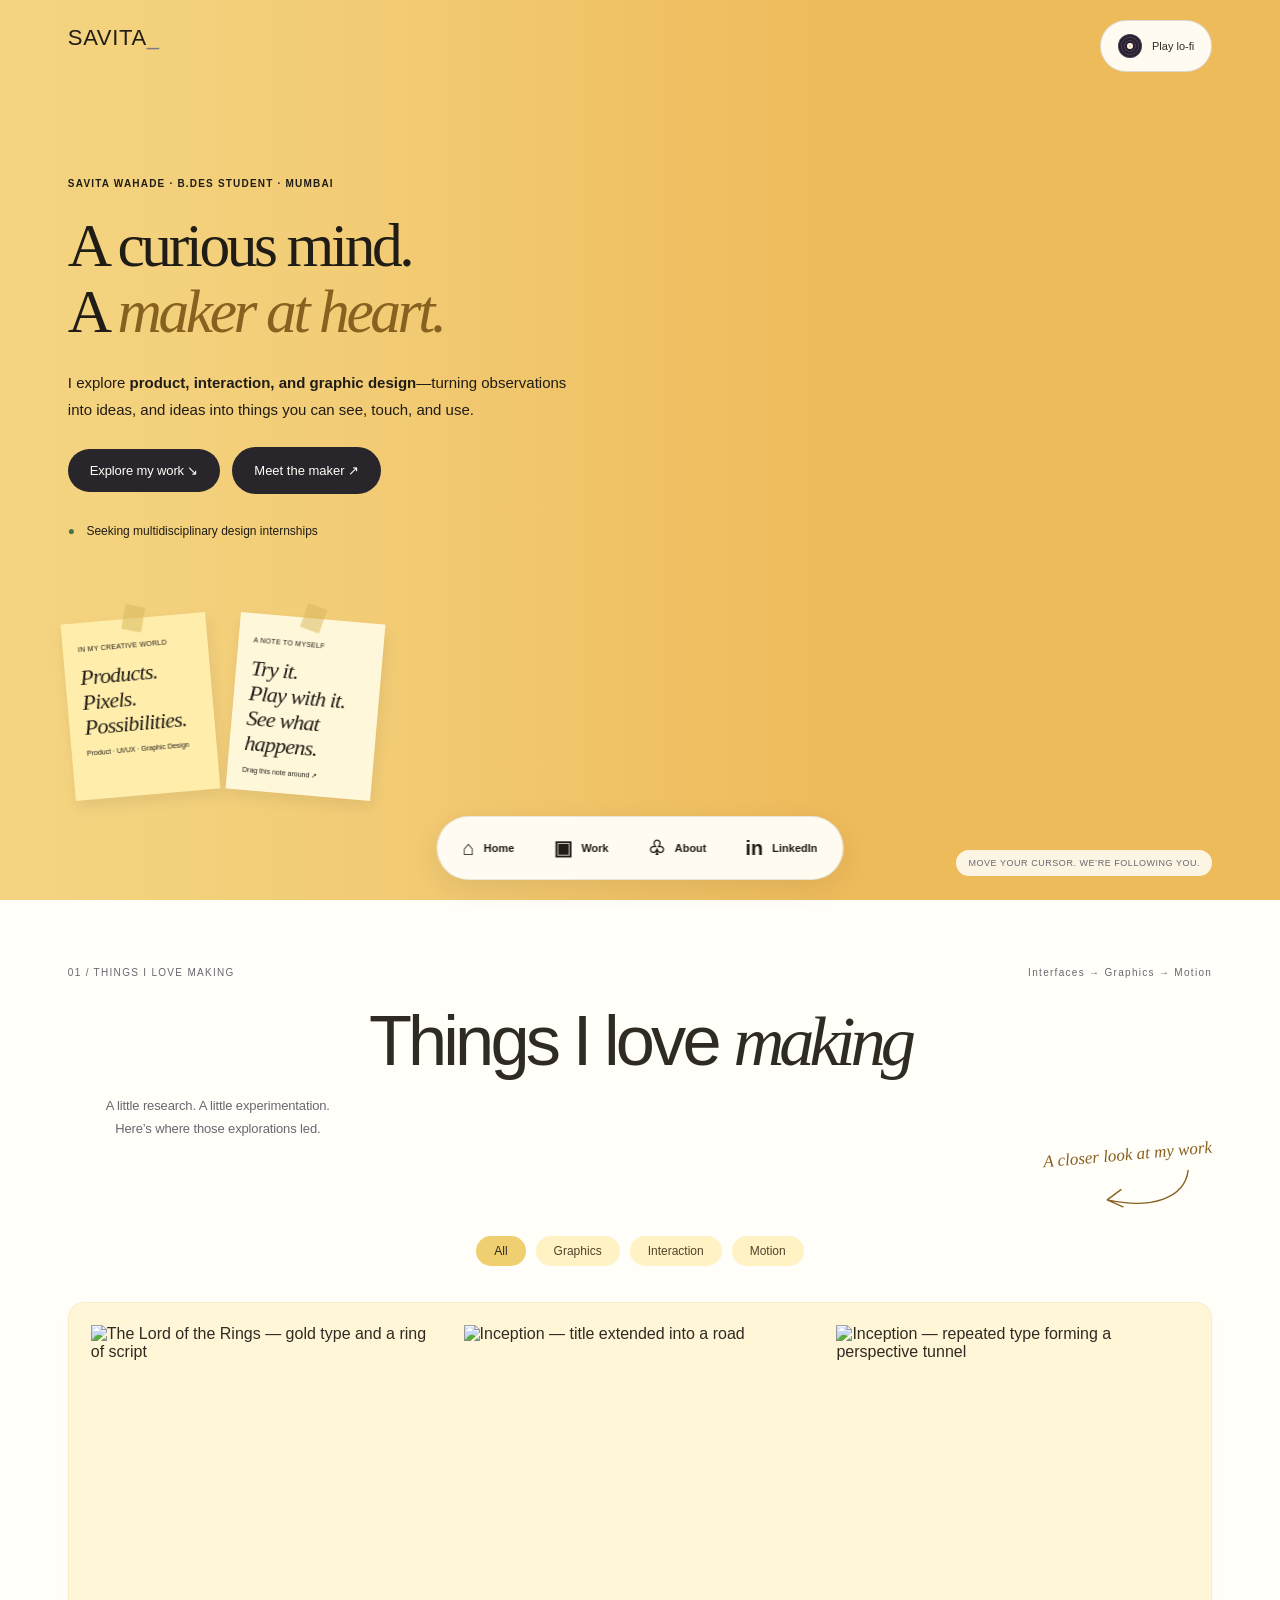
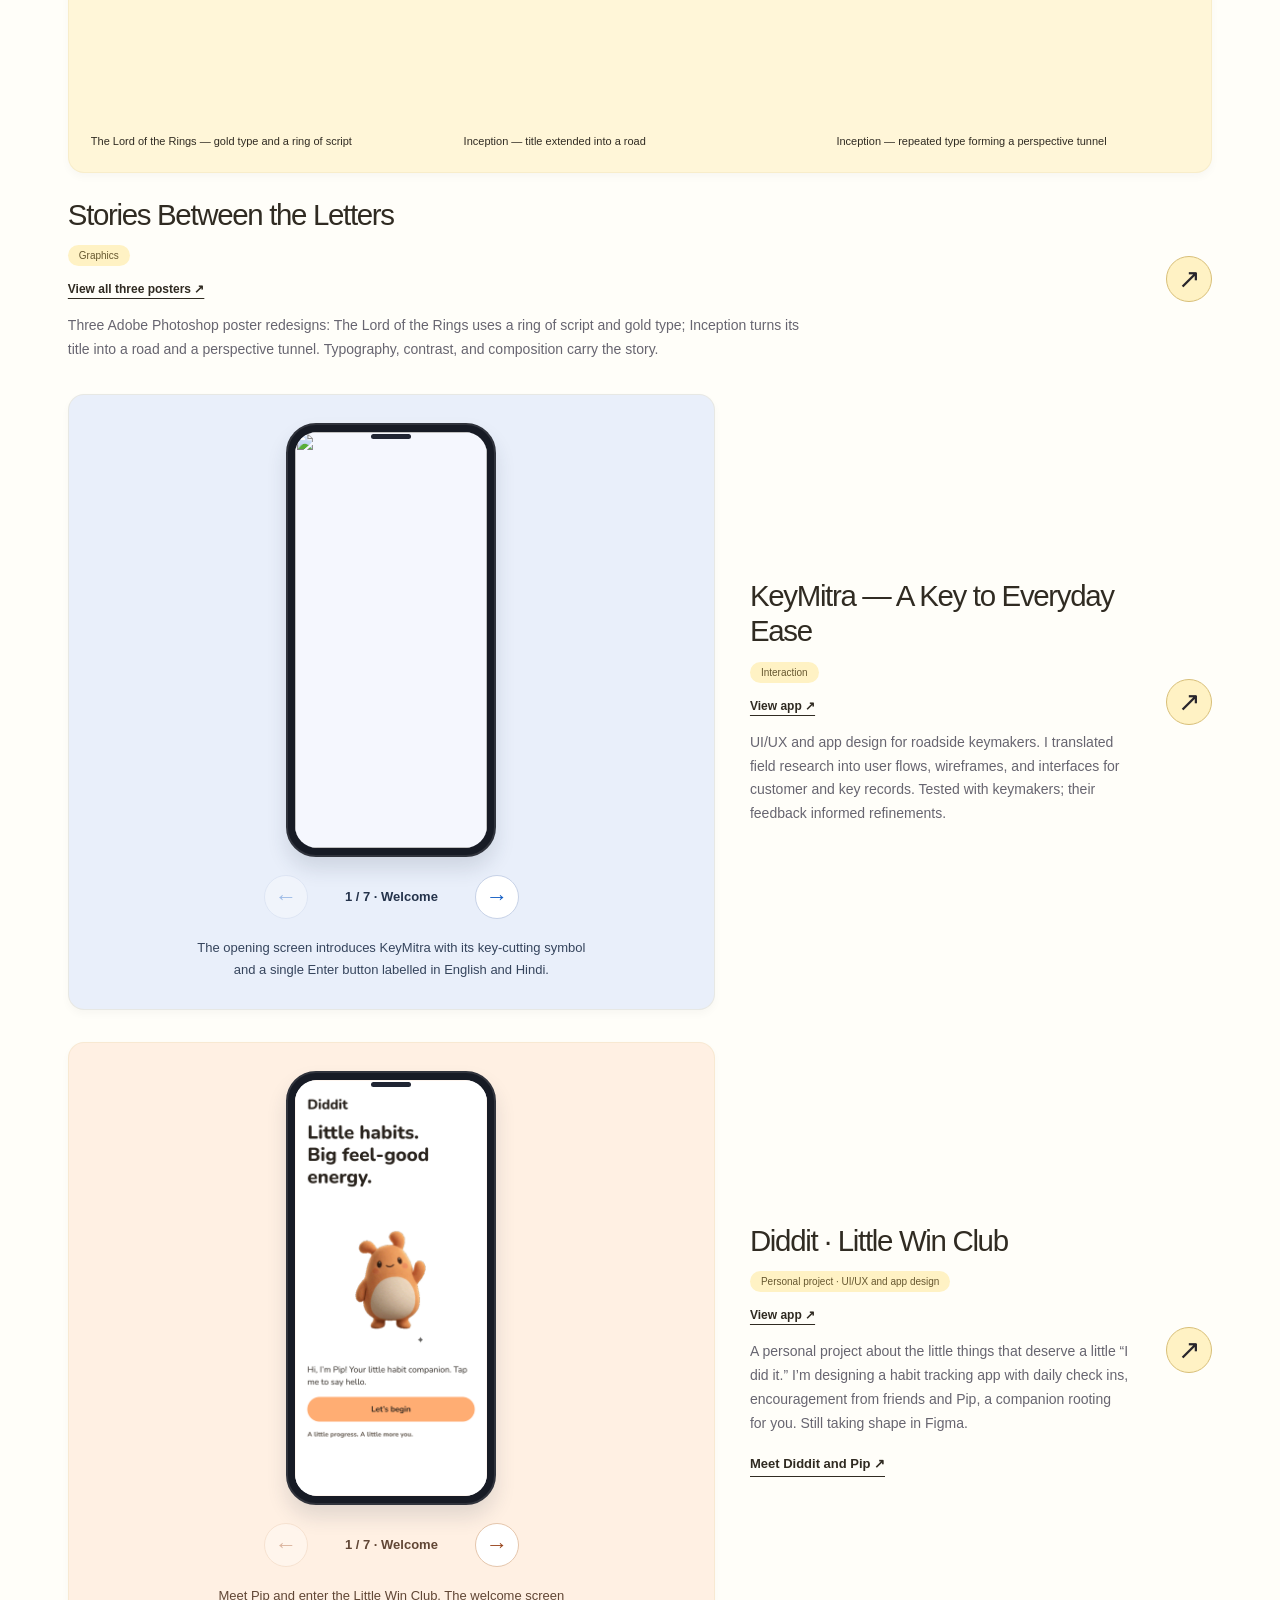
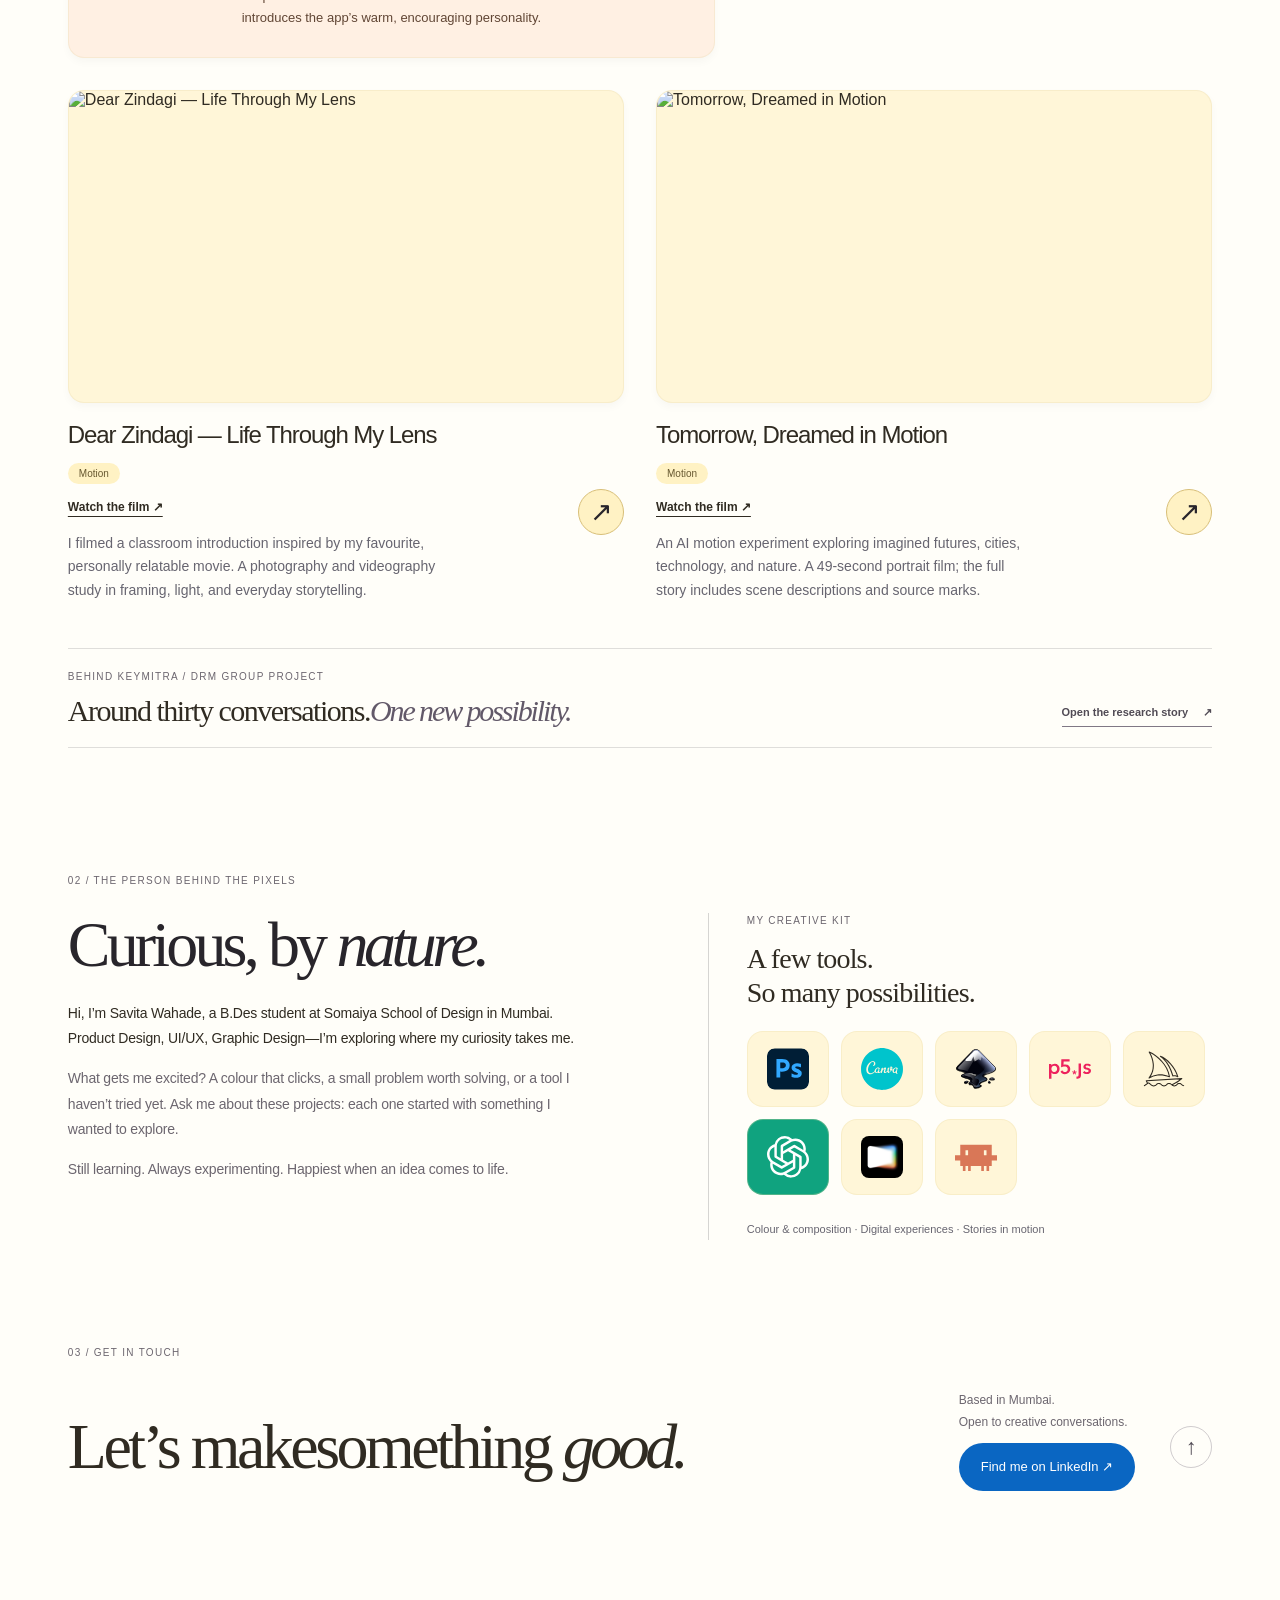
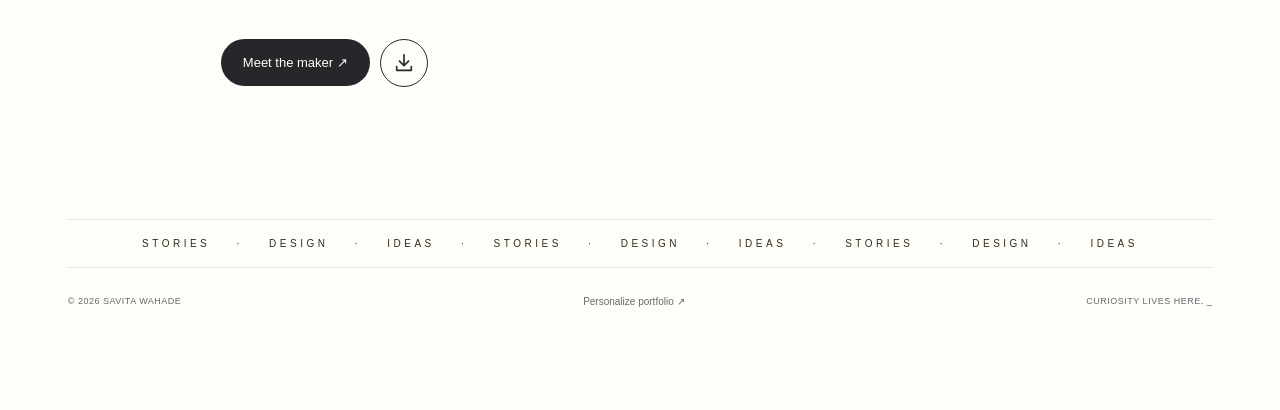
==== index.html @ e385b017 "Add Diddit personal project with Figma screens in a phone and its story" ====
<!doctype html>
<html lang="en">
<head>
  <meta charset="UTF-8"><meta name="viewport" content="width=device-width,initial-scale=1">
  <meta name="theme-color" content="#151715"><meta name="description" content="Savita Wahade — B.Des student in Mumbai. A portfolio of products, objects, visual stories and digital experiences.">
  <title>Savita — Curious mind, future-facing design</title>
  <link rel="icon" href="data:image/svg+xml,%3Csvg xmlns='http://www.w3.org/2000/svg' viewBox='0 0 60 60'%3E%3Crect width='60' height='60' rx='12' fill='%23f8b84b'/%3E%3Ctext x='14' y='44' font-family='Arial' font-size='42' font-weight='bold'%3ES%3C/text%3E%3C/svg%3E">
  <link rel="stylesheet" href="style.css?v=diddit-20261014">
<link rel="stylesheet" href="effects.css?v=20261010"><script src="effects.js?v=20261010" defer></script></head>
<body>
  <a class="skip-link" href="#work">Skip to selected work</a>
  <header class="header wrap"><a class="logo" href="#home" aria-label="Savita Wahade home">SAVITA<span>_</span></a><nav id="navigation" aria-label="Main navigation"><a href="#home"><span aria-hidden="true">⌂</span> Home</a><a href="#work"><span aria-hidden="true">▣</span> Work</a><a href="#about"><span aria-hidden="true">♧</span> About</a><a href="https://www.linkedin.com/in/wahade-savita-472568376/" target="_blank" rel="noopener noreferrer"><span aria-hidden="true">in</span> LinkedIn</a></nav><button class="menu-button" aria-controls="navigation" aria-expanded="false" aria-label="Open menu"><span></span><span></span><span></span></button></header>
  <aside class="audio-controls" aria-label="Portfolio audio"><button id="lofi-toggle" type="button" aria-pressed="false" aria-label="Play lo-fi music"><span class="record-disc" aria-hidden="true"></span><span class="audio-label">Play lo-fi</span></button></aside>
  <main>
    <section id="home" class="hero wrap">
      <div class="hero-copy screenshot-copy"><p class="hero-eyebrow">SAVITA WAHADE · B.DES STUDENT · MUMBAI</p><h1>A curious mind.<br>A <em>maker at heart.</em></h1><p class="hero-description">I explore <strong>product, interaction, and graphic design</strong>—turning observations into ideas, and ideas into things you can see, touch, and use.</p><div class="hero-actions"><a class="primary-button" href="#work">Explore my work ↘</a><a class="hero-resume" href="resume.html" aria-label="Meet the maker — view my résumé">Meet the maker ↗</a></div><p class="hero-availability"><span aria-hidden="true">●</span> Seeking multidisciplinary design internships</p></div>
      <div class="character"><div class="character-window"><video id="character-video" muted playsinline preload="none" poster="assets/cursor-head-turns-neutral.jpg" aria-label="Girl and three cats turning their heads toward your cursor"><source src="assets/cursor-head-turns-optimized.mp4" type="video/mp4"></video></div><p class="motion-caption">Move your cursor. We’re following you.</p></div>
<div class="desk-notes" aria-label="Movable studio notes"><button class="desk-note note-one" type="button" aria-label="Studio note: exploring Product Design, UI/UX and Graphic Design. Drag to move, or use arrow keys."><span class="note-pin" aria-hidden="true"></span><small>IN MY CREATIVE WORLD</small><span>Products.<br>Pixels.<br>Possibilities.</span><small>Product · UI/UX · Graphic Design</small></button><button class="desk-note note-two" type="button" aria-label="Studio note: learning and experimenting. Drag to move, or use arrow keys."><span class="note-pin" aria-hidden="true"></span><small>A NOTE TO MYSELF</small><span>Try it.<br>Play with it.<br>See what happens.</span><small>Drag this note around ↗</small></button></div>
    </section>
    <section class="work wrap" id="work"><div class="section-label"><span>01 / THINGS I LOVE MAKING</span><span>Interfaces → Graphics → Motion</span></div><div class="work-heading"><h2>Things I love <em>making</em></h2><p>A little research. A little experimentation.<br>Here’s where those explorations led.</p></div><div class="work-annotation" aria-hidden="true"><span>A closer look at my work</span><svg viewBox="0 0 140 70"><path d="M130 5C125 45 78 62 12 48M12 48l20-15M12 48l23 10"/></svg></div><div class="filters" role="group" aria-label="Jump to project category"></div><p id="project-status" class="sr-only" aria-live="polite"></p><div id="projects" class="project-grid"></div><details class="research-story" id="keymitra-story"><summary><span class="section-label">BEHIND KEYMITRA / DRM GROUP PROJECT</span><span class="research-title">Around thirty conversations.<br><em>One new possibility.</em></span><span class="research-open">Open the research story <span aria-hidden="true">↗</span></span></summary><div class="research-body"><p class="research-lead">KeyMitra began as a DRM team project with field research among roadside keymakers in Mumbai. We studied how their workspace, tools, materials, and manual records shaped their daily work.</p><p class="research-contribution"><strong>My role — UI/UX and app design</strong><br>I translated the team’s research insights into user flows, wireframes, and interface designs tailored to keymakers’ needs.</p><h3>What we found</h3><ul><li>Compact workspaces made organisation important.</li><li>Tools and key blanks were not always easy to access; repeated searching interrupted work.</li><li>Manual customer records took time to store and retrieve.</li></ul><h3>How might we?</h3><p>How might we help keymakers organise their limited workspace so they can easily access key blanks, tools, and materials while working?</p><p>How might we help keymakers digitally record and retrieve essential customer and key details efficiently while minimising physical storage?</p><h3>Solution and testing</h3><p>The app concept brings customer and key information into one place and supports key-blank inventory. We tested the prototype with keymakers, using feedback to refine its usability and fit with their daily workflow.</p><p>Quicker retrieval, less paper, and easier record management are intended benefits; no numerical outcomes are claimed.</p><a class="primary-button" href="keymitra.html">Read the full KeyMitra case study ↗</a><a class="project-live" href="https://pixel-perfect-display-5805.lovable.app/" target="_blank" rel="noopener noreferrer">Try the prototype ↗</a></div></details></section>
    <section class="about" id="about"><div class="wrap"><p class="section-label">02 / THE PERSON BEHIND THE PIXELS</p><div class="about-layout"><div class="about-intro"><h2>Curious, by <em>nature.</em></h2><div class="bio"><p>Hi, I’m Savita Wahade, a B.Des student at Somaiya School of Design in Mumbai. Product Design, UI/UX, Graphic Design—I’m exploring where my curiosity takes me.</p><p>What gets me excited? A colour that clicks, a small problem worth solving, or a tool I haven’t tried yet. Ask me about these projects: each one started with something I wanted to explore.</p><p>Still learning. Always experimenting. Happiest when an idea comes to life.</p></div></div><div class="toolkit"><p class="section-label">MY CREATIVE KIT</p><h3>A few tools.<br>So many possibilities.</h3><div class="tool-chips"><span class="tool-logo tool-adobephotoshop" tabindex="0" title="Adobe Photoshop" aria-label="Adobe Photoshop"><img src="[data-uri]" alt="Adobe Photoshop" width="42" height="42"><span class="tool-tooltip" aria-hidden="true">Adobe Photoshop</span></span><span class="tool-logo tool-canva" tabindex="0" title="Canva" aria-label="Canva"><img src="[data-uri]" alt="Canva" width="42" height="42"><span class="tool-tooltip" aria-hidden="true">Canva</span></span><span class="tool-logo tool-inkscape" tabindex="0" title="Inkscape" aria-label="Inkscape"><img src="[data-uri]" alt="Inkscape" width="42" height="42"><span class="tool-tooltip" aria-hidden="true">Inkscape</span></span><span class="tool-logo tool-p5dotjs" tabindex="0" title="p5.js" aria-label="p5.js"><img src="[data-uri]" alt="p5.js" width="42" height="42"><span class="tool-tooltip" aria-hidden="true">p5.js</span></span><span class="tool-logo tool-midjourney" tabindex="0" title="Midjourney" aria-label="Midjourney"><img src="[data-uri]" alt="Midjourney" width="42" height="42"><span class="tool-tooltip" aria-hidden="true">Midjourney</span></span><span class="tool-logo tool-openai" tabindex="0" title="ChatGPT" aria-label="ChatGPT"><img src="[data-uri]" alt="ChatGPT" width="42" height="42"><span class="tool-tooltip" aria-hidden="true">ChatGPT</span></span><span class="tool-logo tool-google-flow" tabindex="0" title="Google Flow" aria-label="Google Flow"><img src="[data-uri]" alt="Google Flow" width="42" height="42"><span class="tool-tooltip" aria-hidden="true">Google Flow</span></span><span class="tool-logo tool-claude" tabindex="0" title="Claude Code" aria-label="Claude Code"><img src="[data-uri]" alt="Claude Code" width="42" height="42"><span class="tool-tooltip" aria-hidden="true">Claude Code</span></span></div><p class="toolkit-note">Colour & composition · Digital experiences · Stories in motion</p></div></div></div></section>
  </main>
  <footer id="contact" class="contact wrap"><p class="section-label">03 / GET IN TOUCH</p><div class="contact-layout"><h2>Let’s make<br>something <em>good.</em></h2><div><p>Based in Mumbai.<br>Open to creative conversations.</p><a id="linkedin" hidden target="_blank" rel="noopener noreferrer">Find me on LinkedIn ↗</a><p id="contact-pending"></p></div><a class="back-top" href="#home" aria-label="Back to top">↑</a></div><div class="resume-footer"><video class="resume-kitten" muted playsinline loop preload="metadata" poster="kitten-reference.png" aria-label="Orange kitten guiding you toward the résumé"><source src="kitten-guide.mp4" type="video/mp4"></video><div class="resume-cta-group"><button id="open-resume" type="button" aria-label="Meet the maker — view my résumé"><span>Meet the maker ↗</span></button><a class="resume-download" href="Savita-Wahade-Resume.pdf" download="Savita-Wahade-Resume.pdf" aria-label="Download résumé PDF" title="Download résumé PDF"><svg width="22" height="22" viewBox="0 0 24 24" fill="none" stroke="currentColor" stroke-width="1.8" stroke-linecap="round" stroke-linejoin="round" aria-hidden="true"><path d="M12 3v12m-5-5 5 5 5-5M4 16v4h16v-4"/></svg></a></div></div><div class="studio-ticker" aria-hidden="true">STORIES · DESIGN · IDEAS · STORIES · DESIGN · IDEAS · STORIES · DESIGN · IDEAS</div><div class="footer-bottom"><span>© <span id="year"></span> SAVITA WAHADE</span><button id="personalize">Personalize portfolio ↗</button><span>CURIOSITY LIVES HERE<span class="accent">. _</span></span></div></footer>
  <dialog id="gallery" aria-labelledby="gallery-title"><div class="gallery-top"><div><p id="gallery-category" class="section-label"></p><h2 id="gallery-title"></h2></div><button id="close-gallery" class="icon-button" aria-label="Close project">×</button></div><p id="gallery-description"></p><a id="gallery-live" class="project-live" hidden target="_blank" rel="noopener noreferrer">Explore live prototype ↗</a><a id="gallery-study" class="project-live" hidden>Read the full project story ↗</a><div id="gallery-media"></div><div class="gallery-controls"><button id="previous" class="icon-button" aria-label="Previous image">←</button><span id="gallery-counter" aria-live="polite"></span><button id="next" class="icon-button" aria-label="Next image">→</button></div></dialog>
  <dialog id="editor" aria-labelledby="editor-title"><form id="settings"><div class="gallery-top"><h2 id="editor-title">Make it yours<span>.</span></h2><button type="button" id="close-editor" class="icon-button" aria-label="Close settings">×</button></div><p>Update your LinkedIn link and project titles. Changes stay in this browser.</p><label>LinkedIn profile URL<input id="linkedin-input" type="url" placeholder="https://www.linkedin.com/in/your-profile"></label><div id="edit-projects"></div><p id="save-status" role="status"></p><div class="editor-actions"><button class="primary-button" type="submit">Save changes ↗</button></div></form></dialog>
  <dialog id="resume-viewer" aria-labelledby="resume-title"><div class="gallery-top"><h2 id="resume-title">Résumé</h2><div class="resume-viewer-actions"><button id="close-resume" onclick="document.getElementById('resume-viewer').close()" class="icon-button" aria-label="Close résumé">×</button></div></div><div class="resume-document"><img src="resume-preview.png?v=20261008" alt="Savita Wahade’s résumé" loading="lazy"></div></dialog><script src="script.js?v=diddit-20261014"></script>
</body>
</html>
---- style.css ----
@charset "UTF-8";
:root{--bg:#151715;--panel:#222520;--text:#f1eee6;--accent:#f8b84b;--muted:#b7b9af;--line:#464a40;--gutter:clamp(24px,4.3vw,64px);color-scheme:dark;font-family:Arial,Helvetica,sans-serif}
*{box-sizing:border-box}html{scroll-behavior:smooth;scroll-padding-top:40px}body{margin:0;background:var(--bg);color:var(--text)}button,input,a{-webkit-tap-highlight-color:transparent}button,input{font:inherit}button,a{touch-action:manipulation}a{color:inherit;text-decoration:none}button{cursor:pointer}button:focus-visible,a:focus-visible,input:focus-visible{outline:2px solid var(--accent);outline-offset:5px}button{color:inherit}img,video{display:block;width:100%}button[hidden],a[hidden],[hidden]{display:none!important}.wrap{width:100%;max-width:1600px;margin-inline:auto;padding-inline:var(--gutter)}.accent,em{color:var(--accent)}em{font-style:normal}.header{display:flex;justify-content:space-between;align-items:center;padding-top:26px;padding-bottom:26px;position:relative;z-index:10}.logo{font-size:28px;letter-spacing:2px;font-weight:800}.logo span{color:var(--accent)}nav{display:flex;gap:30px;align-items:center;font-family:monospace;font-size:15px;text-transform:uppercase;letter-spacing:1px}nav i,nav span{color:var(--accent);font-style:normal}nav a:hover{color:var(--accent)}.menu-button{display:none}.hero{display:grid;grid-template-columns:1.2fr .9fr;gap:40px;align-items:center;padding-bottom:52px;min-height:min(830px,calc(100svh - 86px))}.hero-copy{padding-block:50px}h1,h2,h3,p{margin:0}h1{font-size:clamp(58px,6.7vw,108px);font-weight:800;letter-spacing:-.065em;line-height:.95;margin-bottom:32px}.identity{font-family:monospace;font-size:14px;line-height:1.7;letter-spacing:.1px}.identity span{padding-inline:10px;color:var(--accent)}.type-line{font-size:18px;color:var(--muted);line-height:1.5;min-height:54px;max-width:420px;margin-top:20px}.type-line .typing:after{content:"";display:inline-block;width:2px;height:1em;background:var(--accent);margin-left:4px;animation:blink 1s step-end infinite;vertical-align:-2px}.primary-button{display:inline-flex;align-items:center;justify-content:center;gap:18px;border:1px solid var(--accent);background:var(--accent);color:#161714;border-radius:8px;padding:18px 24px;font:700 15px monospace;letter-spacing:.3px;transition:transform .2s,background .2s;margin-top:20px}.primary-button:hover{background:#ffc869;transform:translateY(-3px)}.primary-button span{font:24px Arial;line-height:.7}.hero-links{display:flex;gap:18px;margin-top:24px;font:12px monospace;color:var(--muted)}.hero-links a{padding-bottom:5px;border-bottom:1px solid var(--line)}.hero-links a:hover{color:var(--text)}.character{width:100%;max-width:540px;justify-self:end}.character-window{position:relative;aspect-ratio:3/4;background:var(--accent);border:1px solid #f9c061;border-radius:16px;overflow:hidden}.character-window video{height:100%;object-fit:cover;object-position:50% 0%;}.motion-toggle{position:absolute;bottom:16px;right:16px;border:1px solid #ffffff55;background:#151715cc;border-radius:50%;width:44px;height:44px;font-size:18px;backdrop-filter:blur(5px)}.motion-toggle:hover{background:#151715}.motion-caption{text-align:center;font:11px monospace;letter-spacing:1px;text-transform:uppercase;color:var(--accent);padding-top:16px}.section-label{display:flex;justify-content:space-between;gap:16px;font:12px/1.5 monospace;color:var(--accent);letter-spacing:.8px}.work{padding-top:40px;padding-bottom:100px;position:relative}.work:before{content:"";position:absolute;top:0;left:var(--gutter);right:var(--gutter);height:1px;background:var(--accent)}.work-heading{display:flex;justify-content:space-between;gap:40px;align-items:end;margin:20px 0 32px}h2{font-size:clamp(44px,4.8vw,74px);letter-spacing:-.055em;line-height:1.03;font-weight:800}.work-heading h2 span{color:var(--accent)}.work-heading p{font-size:16px;line-height:1.6;color:var(--muted)}.filters{display:flex;flex-wrap:wrap;gap:10px 24px;margin-bottom:32px}.filters button{font:13px monospace;border:none;border-bottom:1px solid transparent;background:transparent;padding:9px 0;color:var(--muted)}.filters button[aria-pressed=true]{color:var(--accent);border-color:var(--accent)}.filters button:hover{color:var(--text)}.project-grid{display:grid;grid-template-columns:repeat(2,minmax(0,1fr));gap:44px 28px}.project{border:none;background:none;text-align:left;padding:0;min-width:0}.project-image{height:auto;aspect-ratio:4/3;overflow:hidden;border-radius:12px;border:1px solid var(--line);background:#242621}.project img{height:100%;object-fit:contain;transition:transform .4s}.project:hover img{transform:scale(1.025)}.project-caption{display:flex;justify-content:space-between;gap:12px;margin-top:16px;align-items:center}.project h3{font-size:clamp(20px,2vw,28px);line-height:1.15;letter-spacing:-.7px}.project p{margin-top:8px;font:11px monospace;color:var(--muted);letter-spacing:1px;text-transform:uppercase}.project-arrow{font-size:32px;color:var(--accent);transition:transform .2s}.project:hover .project-arrow{transform:translate(3px,-3px)}.about{background:var(--panel);padding-block:64px}.about-layout{display:grid;grid-template-columns:1fr 1fr;gap:72px;margin-top:24px}.about h2{font-size:clamp(42px,4.5vw,68px)}.bio{border-left:1px solid var(--line);padding-left:52px;font:16px/1.7 monospace}.bio>p+p{margin-top:18px;color:var(--muted)}dl{margin:28px 0 0}dl>div{display:grid;grid-template-columns:90px 1fr;gap:16px;border-top:1px solid var(--line);padding:13px 0;font-size:12px}dt{color:var(--accent)}dd{margin:0;color:var(--muted)}.contact{padding-top:56px;padding-bottom:28px}.contact-layout{display:grid;grid-template-columns:1.2fr .8fr auto;gap:48px;align-items:center;margin-block:20px 60px}.contact-layout>div{border-left:1px solid var(--line);padding-left:40px;font:14px/1.8 monospace}.contact-layout #contact-pending{color:var(--muted);font-size:12px;margin-top:14px}.contact-layout a:not(.back-top){display:inline-block;color:var(--accent);margin-top:16px}.back-top{border:1px solid var(--accent);color:var(--accent);border-radius:50%;width:64px;height:64px;display:grid;place-items:center;font-size:34px}.back-top:hover{background:var(--accent);color:var(--bg)}.footer-bottom{display:flex;justify-content:space-between;align-items:center;gap:16px;padding-top:24px;border-top:1px solid var(--line);font:10px/1.6 monospace;letter-spacing:.5px}.footer-bottom button{border:0;background:none;font:11px monospace;padding:8px 0;color:var(--muted)}.footer-bottom button:hover{color:var(--accent)}dialog{color:var(--text);background:var(--bg);border:1px solid var(--line);border-radius:16px;padding:32px;width:min(1000px,calc(100% - 32px));max-height:90svh;overflow:auto}dialog::backdrop{background:#000b;backdrop-filter:blur(8px)}.gallery-top{display:flex;justify-content:space-between;gap:24px;align-items:start}.gallery-top h2{font-size:38px;line-height:1.15;margin-top:8px}.gallery-top h2 span{color:var(--accent)}.icon-button{border:1px solid var(--line);border-radius:50%;background:none;flex-shrink:0;width:44px;height:44px;font-size:27px}.icon-button:hover{background:var(--panel)}.icon-button:disabled{opacity:.3;cursor:default}#gallery-description{line-height:1.65;color:var(--muted);margin-block:20px;max-width:800px}.project-live{font:14px monospace;color:var(--accent);display:inline-block;margin-bottom:20px}#gallery-media{background:#20221f;border-radius:8px;overflow:hidden}#gallery-media img,#gallery-media video{height:min(62svh,650px);object-fit:contain}.gallery-controls{display:flex;justify-content:space-between;align-items:center;margin-top:20px;font:13px monospace}#editor{max-width:740px}#settings>p{margin-block:20px;color:var(--muted);line-height:1.5}label{display:block;font:13px monospace;margin-top:18px}input{display:block;width:100%;padding:13px;background:var(--panel);border:1px solid var(--line);border-radius:6px;color:var(--text);margin-top:8px}.editor-actions{display:flex;gap:20px;align-items:center;flex-wrap:wrap}.editor-actions .primary-button{margin:0}.editor-actions>button:not(.primary-button){background:none;border:none;text-decoration:underline;padding:12px;font:13px monospace}body.dialog-open{overflow:hidden}.skip-link{position:fixed;top:-80px;left:16px;background:var(--accent);color:var(--bg);z-index:50;padding:12px}.skip-link:focus{top:12px}.sr-only{position:absolute;width:1px;height:1px;overflow:hidden;clip:rect(0,0,0,0)}@keyframes blink{50%{opacity:0}}
@media(min-width:1600px){.hero{min-height:830px}}
@media(max-width:1100px){.hero{grid-template-columns:1.1fr .9fr;gap:28px}.hero h1{font-size:clamp(54px,6.7vw,78px)}.identity span{display:none}.identity{max-width:260px}.hero-copy{padding-block:24px}.about-layout{gap:36px}.bio{padding-left:30px}.contact-layout{gap:28px}.contact-layout>div{padding-left:24px}.section-label>span:last-child{display:none}}
@media(max-width:700px){.header{padding-block:24px}.logo{font-size:23px}.menu-button{display:flex;flex-direction:column;gap:5px;background:none;border:none;padding:8px;z-index:12}.menu-button span{height:2px;width:24px;background:var(--text);transition:transform .25s,opacity .25s}.menu-button[aria-expanded=true] span:first-child{transform:translateY(7px) rotate(45deg)}.menu-button[aria-expanded=true] span:nth-child(2){opacity:0}.menu-button[aria-expanded=true] span:last-child{transform:translateY(-7px) rotate(-45deg)}nav{display:none;position:absolute;top:76px;left:16px;right:16px;padding:32px;background:var(--panel);border:1px solid var(--line);border-radius:12px;flex-direction:column;align-items:start;font-size:24px;gap:24px}nav.open{display:flex}nav i{display:none}.hero{display:flex;flex-direction:column;gap:24px;align-items:stretch;min-height:0;padding-bottom:38px}.hero-copy{padding-block:20px 0}.hero h1{font-size:clamp(52px,10.6vw,74px);margin-bottom:22px}.identity{font-size:12px;max-width:100%}.identity span{display:inline;padding:0 5px}.type-line{font-size:16px;min-height:48px;margin-top:16px;max-width:320px}.primary-button{margin-top:14px;padding:16px 20px}.hero-links{margin-top:20px;gap:18px;font-size:11px}.character{max-width:100%;margin-top:10px}.character-window{aspect-ratio:3/4;max-height:530px}.motion-caption{font-size:9px;letter-spacing:.7px}.work{padding-top:28px;padding-bottom:52px}.work-heading{display:block;margin:18px 0 22px}.work-heading h2{font-size:44px}.work-heading p{margin-top:16px;font-size:14px}.filters{gap:6px 20px;margin-bottom:24px}.filters button{font-size:12px}.project-grid{grid-template-columns:1fr;gap:32px}.project-image{aspect-ratio:4/3}.project h3{font-size:23px}.project-caption{margin-top:12px}.about{padding-block:36px}.about-layout{grid-template-columns:1fr;gap:28px}.about h2{font-size:44px}.bio{border-left:none;padding:0;font-size:14px}.contact{padding-top:34px}.contact-layout{grid-template-columns:1fr auto;gap:24px;margin-block:22px 32px}.contact h2{font-size:54px;grid-column:1/-1}.contact-layout>div{border-left:0;padding-left:0;font-size:13px}.back-top{width:52px;height:52px;font-size:28px}.footer-bottom{flex-wrap:wrap;font-size:9px;gap:12px}.footer-bottom>span:last-child{display:none}dialog{padding:22px}.gallery-top h2{font-size:27px}.icon-button{width:38px;height:38px}#gallery-media img,#gallery-media video{height:50svh}.section-label{font-size:10px}}
@media(prefers-reduced-motion:reduce){html{scroll-behavior:auto}*,*:before,*:after{animation:none!important;transition:none!important}.primary-button:hover,.project:hover img,.project:hover .project-arrow{transform:none}}
.skip-link{top:12px;clip-path:inset(100%);width:1px;height:1px;overflow:hidden;padding:0}.skip-link:focus{clip-path:none;width:auto;height:auto;padding:12px}

#contact-pending{overflow-wrap:anywhere;line-height:1.9}#contact-pending a{display:inline-block;text-decoration:underline;text-underline-offset:5px}#contact-pending a:hover{opacity:.7}

/* Full-screen character stage. */
.header{position:absolute;top:0;left:0;right:0;max-width:none;color:#201c16}.header .logo span, .header nav i,.header nav span{color:#201c16}.header nav a:hover{color:#65502e}
.hero.wrap{position:relative;display:flex;align-items:center;width:100%;max-width:none;height:100svh;min-height:640px;padding:110px var(--gutter) 70px;background:#f7b541;color:#201c16;overflow:hidden;isolation:isolate}
.character{position:absolute;inset:0;width:100%;max-width:none;margin:0;z-index:-1}.character-window{position:absolute;inset:0;aspect-ratio:auto;max-height:none;border:0;border-radius:0;background:#f7b541}.character-window video{width:100%;height:100%;object-fit:contain;object-position:right center}.hero-copy{position:relative;width:57%;max-width:850px;padding:0}.hero h1{font-size:clamp(58px,6.7vw,108px)}.hero em,.hero .identity span{color:#201c16}.hero .type-line,.hero-links{color:#493b25}.hero .primary-button{background:#201c16;border-color:#201c16;color:#fff7e7}.hero-links a{border-color:#201c1650}.motion-caption{position:absolute;bottom:24px;left:var(--gutter);text-align:left;color:#201c16;padding:0}.work{padding-top:56px}.menu-button span{background:#201c16}
@media(max-width:1100px){.hero.wrap{height:100svh;min-height:740px;padding:100px var(--gutter) 60px;align-items:flex-end}.character-window video{object-fit:cover;object-position:center top}.hero:after{content:"";position:absolute;inset:35% 0 0;background:linear-gradient(transparent,#f7b541 85%);z-index:-1;pointer-events:none}.hero-copy{width:100%;max-width:none}.hero h1{font-size:clamp(44px,9vw,64px);margin-bottom:16px}.hero .type-line{display:none}.hero-links{margin-top:16px}.motion-caption{font-size:9px;bottom:18px}.header nav.open{color:var(--text)}.header nav.open span{color:var(--accent)}}

#character-up-video{position:absolute;inset:0;opacity:0;pointer-events:none;transition:opacity .12s linear}

@font-face{font-family:'Manrope';font-style:normal;font-weight:400;font-display:swap;src:url('fonts/manrope-400.ttf') format('truetype')}
@font-face{font-family:'Manrope';font-style:normal;font-weight:600;font-display:swap;src:url('fonts/manrope-600.ttf') format('truetype')}
@font-face{font-family:'Space Grotesk';font-style:normal;font-weight:500;font-display:swap;src:url('fonts/space-grotesk-500.ttf') format('truetype')}
@font-face{font-family:'Space Grotesk';font-style:normal;font-weight:700;font-display:swap;src:url('fonts/space-grotesk-700.ttf') format('truetype')}
:root{font-family:'Manrope',Arial,sans-serif}
body,input,button{font-family:'Manrope',Arial,sans-serif}
h1,h2,h3,.logo{font-family:'Space Grotesk',Arial,sans-serif}
.hero h1{font-weight:700;letter-spacing:-.065em;line-height:1.01;font-size:clamp(58px,6.4vw,104px)}
h2{font-weight:500;letter-spacing:-.055em;line-height:1.08}
.project h3{font-weight:500;letter-spacing:-.035em;line-height:1.2}
.logo{font-weight:700;font-size:26px;letter-spacing:-.045em}
nav{font-family:'Manrope',Arial,sans-serif;font-size:12px;font-weight:600;letter-spacing:.12em}
.identity{font-family:'Manrope',Arial,sans-serif;font-size:15px;font-weight:600;letter-spacing:-.01em;line-height:1.6}
.type-line{font-size:17px;line-height:1.65;letter-spacing:-.015em}
.primary-button{font-family:'Manrope',Arial,sans-serif;font-size:14px;font-weight:600;letter-spacing:-.01em}
.hero-links{font-family:'Manrope',Arial,sans-serif;font-size:12px;letter-spacing:0}
.section-label,.motion-caption,.filters button,.project p,.footer-bottom,.footer-bottom button{font-family:'Manrope',Arial,sans-serif}
.section-label,.project p,.motion-caption{font-size:10px;font-weight:600;letter-spacing:.12em}
.filters button{font-size:13px;font-weight:600;letter-spacing:0}
.bio{font-family:'Manrope',Arial,sans-serif;font-size:17px;line-height:1.8;letter-spacing:-.015em}
.contact-layout>div,.contact-layout #contact-pending{font-family:'Manrope',Arial,sans-serif;font-size:14px;line-height:1.8}
.work-heading p,#gallery-description{font-size:16px;line-height:1.75;letter-spacing:-.01em}
@media(max-width:1100px){.hero h1{font-size:clamp(48px,8vw,76px);line-height:1.02}.hero .identity{font-size:14px}.motion-caption{font-size:9px;letter-spacing:.06em}}
@media(max-width:700px){.hero h1{font-size:clamp(44px,10.4vw,68px)}.hero .identity{font-size:12px}.bio{font-size:15px}.work-heading h2,.about h2{font-size:42px;line-height:1.08}.project h3{font-size:24px}.contact h2{font-size:52px}}

/* Colorful editorial direction: amber, violet, lime and coral. */
:root{--bg:#f7f5f0;--panel:#5827ed;--text:#17151c;--accent:#5c26f5;--muted:#5e5967;--line:#17151c30;color-scheme:light;--lime:#d8fc60;--coral:#ff8175}
body{background:var(--bg)}
h1,h2,h3{font-weight:700}
em{font-family:Georgia,'Times New Roman',serif;font-weight:400;font-style:italic;letter-spacing:-.07em}
.header{padding-block:28px}.logo{font-size:30px;letter-spacing:-.065em}.header .logo span{color:var(--accent)}
nav{font-size:12px;gap:28px;letter-spacing:.08em}.header nav a:hover{color:var(--accent)}
.hero.wrap{background:#f7b541;padding-bottom:100px;min-height:720px}
.hero h1{font-size:clamp(64px,7.1vw,114px);line-height:.96;letter-spacing:-.075em;margin-bottom:28px}
.hero h1 em{color:var(--accent);font-size:1.18em;line-height:.8;display:inline-block;letter-spacing:-.075em}
.hero-copy{width:58%;max-width:900px}.hero .identity{font-size:14px;letter-spacing:0}
.hero .primary-button{background:var(--lime);border:1px solid var(--lime);color:#17151c;border-radius:100px;padding:18px 26px;box-shadow:0 5px 0 #17151c}
.primary-button:hover{transform:translateY(-3px);background:var(--lime)}
.hero:before{content:'';position:absolute;left:0;right:0;bottom:0;height:56px;background:var(--accent);z-index:0}
.motion-caption{bottom:20px;color:#fff;font-size:10px;letter-spacing:.1em;z-index:1}
.hero-links{color:#28202f;font-weight:600}.hero-links a{border-color:#28202f66}
.work{padding-top:68px;padding-bottom:90px}.work:before{display:none}
.section-label{color:var(--accent);font-size:11px;letter-spacing:.12em}
.work-heading{margin:26px 0 32px;align-items:center;gap:32px}
.work-heading h2{font-size:clamp(52px,6.5vw,100px);letter-spacing:-.065em;line-height:1}
.work-heading h2 em{font-size:1.12em}.work-heading p{max-width:300px;font-size:14px;color:var(--muted)}
.filters{gap:10px;margin-bottom:28px}.filters button{padding:10px 19px;border:1px solid #17151c40;border-radius:100px;color:var(--text);background:transparent;transition:background .2s,color .2s}
.filters button[aria-pressed=true]{background:var(--accent);border-color:var(--accent);color:#fff}.filters button:hover{background:var(--lime);color:#17151c}
.project-grid{gap:40px 28px}.project-image{border:0;border-radius:14px;padding:26px;background:var(--accent);aspect-ratio:4/3}
.project:nth-child(2) .project-image{background:var(--lime)}.project:nth-child(3) .project-image{background:var(--coral)}.project:nth-child(4) .project-image{background:#2e68fa}
.project img{border-radius:6px;object-fit:contain}.project h3{font-weight:700;font-size:clamp(21px,2vw,29px);letter-spacing:-.045em}
.project-caption{align-items:start;margin-top:18px}.project-arrow{width:44px;height:44px;display:grid;place-items:center;background:var(--lime);color:#17151c;border-radius:50%;font-size:27px;flex-shrink:0}.project p{color:var(--muted);font-size:10px;letter-spacing:.12em}
.about{background:var(--accent);color:#fff;padding-block:84px}.about .section-label{color:var(--lime)}.about-layout{gap:80px;margin-top:28px;grid-template-columns:1.05fr 1fr}
.about h2{color:var(--lime);font-size:clamp(48px,5.7vw,88px);line-height:.98;letter-spacing:-.065em}.about h2 em{color:var(--lime);font-size:1.12em}
.bio{border:0;padding-left:0;font-size:17px;line-height:1.75}.bio>p+p{color:#f0eaff}.bio dl>div{border-color:#ffffff45}dt{color:var(--lime)}dd{color:#f0eaff}
.contact.wrap{max-width:none;background:var(--lime);padding-top:66px;padding-bottom:28px;color:#17151c}.contact .section-label{color:#17151c}.contact-layout{grid-template-columns:1.5fr .7fr auto;gap:40px;margin-block:30px 60px}.contact h2{font-size:clamp(62px,7vw,112px);letter-spacing:-.07em;line-height:.95}.contact h2 em{color:var(--accent);font-size:1.12em}.contact-layout>div{border:0;padding:0;font-size:16px;font-weight:600}.back-top{border:0;background:var(--accent);color:var(--lime);width:70px;height:70px}.back-top:hover{background:#17151c;color:var(--lime)}.footer-bottom{border-color:#17151c40;color:#17151c;font-weight:600}.footer-bottom button{color:#17151c}
dialog{background:var(--bg);border:0;box-shadow:0 20px 100px #17151c40}.icon-button:hover{background:var(--lime)}input{background:white}.editor-actions .primary-button{background:var(--accent);color:white}.skip-link{background:var(--lime);color:#17151c}
@media(max-width:1100px){.hero.wrap{min-height:740px;padding-bottom:104px}.hero-copy{width:100%}.hero h1{font-size:clamp(54px,8vw,84px);max-width:650px}.hero h1 em{font-size:1.18em}.hero:after{background:linear-gradient(transparent,#f7b541 87%)}.about-layout{gap:44px}.contact-layout{gap:24px}.contact h2{font-size:clamp(60px,7vw,88px)}}
@media(max-width:700px){.header{padding-block:24px}.logo{font-size:26px}.header nav.open{background:var(--accent);color:#fff;border:0}.header nav.open a:hover{color:var(--lime)}.hero.wrap{min-height:720px;height:100svh;padding-top:95px;padding-bottom:100px}.hero h1{font-size:clamp(49px,11.4vw,76px);letter-spacing:-.07em;line-height:.98;margin-bottom:22px}.hero .identity{font-size:12px}.hero .primary-button{padding:16px 22px}.hero-links{font-size:11px;gap:16px}.motion-caption{font-size:8px;letter-spacing:.04em;bottom:22px}.work{padding-top:42px;padding-bottom:50px}.work-heading h2{font-size:clamp(45px,10vw,65px)}.work-heading p{max-width:none;font-size:14px;margin-top:20px}.filters{gap:8px}.filters button{padding:9px 16px;font-size:12px}.project-grid{gap:32px}.project-image{padding:20px}.project h3{font-size:25px}.project-arrow{width:38px;height:38px;font-size:24px}.about{padding-block:48px}.about-layout{grid-template-columns:1fr;gap:30px}.about h2{font-size:clamp(48px,11.5vw,72px)}.bio{font-size:15px}.contact.wrap{padding-top:42px}.contact-layout{grid-template-columns:1fr auto;gap:28px;margin-bottom:40px}.contact h2{font-size:clamp(59px,14vw,88px);grid-column:1/-1}.contact-layout>div{font-size:14px}.back-top{width:56px;height:56px}.footer-bottom{font-size:9px}.footer-bottom button{font-size:10px}}
@media(max-width:700px){.hero.wrap{justify-content:flex-end;align-items:stretch}.hero-copy{flex:none}.hero:after{inset:28% 0 56px;background:linear-gradient(transparent,#f7b541 84%)}.hero h1{font-size:clamp(47px,11.2vw,72px)}}

/* Playful graphic layers, keeping the character stage interactive. */
.hero h1 em{position:relative;isolation:isolate;color:var(--lime);padding:0 .16em .07em .09em;margin-left:-.09em;transform:rotate(-4deg);text-shadow:1px 2px 0 #17151c30}
.hero h1 em:before{content:'';position:absolute;inset:6% 0 -3%;background:var(--accent);border-radius:48% 9% 45% 8%;z-index:-1;transform:rotate(2deg)}
.hero:before{height:56px;background-color:var(--accent);background-image:conic-gradient(var(--lime) 25%,transparent 0 50%,var(--lime) 0 75%,transparent 0);background-size:56px 56px}
.motion-caption{background:#17151c;padding:8px 14px;border-radius:100px;bottom:14px;letter-spacing:.08em;max-width:calc(100% - 48px)}
.logo{letter-spacing:-.075em;transform:rotate(-3deg)}.header .logo span{color:#ff487f}
.hero .primary-button{border-radius:15px 30px 15px 30px;transform:rotate(-2deg);box-shadow:5px 5px 0 #17151c;transition:transform .2s,box-shadow .2s}.hero .primary-button:hover{transform:rotate(0) translateY(-3px);box-shadow:7px 8px 0 #17151c}
.work{max-width:none;background-color:#f2eaff;background-image:radial-gradient(ellipse at 100% 0%,#ffc5d4 0,transparent 45%),radial-gradient(ellipse at 0% 100%,#d8fc6055 0,transparent 45%)}
.work-heading h2 em{color:#ff4075;text-shadow:2px 2px 0 #17151c;display:inline-block;transform:rotate(-5deg);text-decoration:underline;text-decoration-color:var(--accent);text-decoration-thickness:3px;text-underline-offset:10px}
.project-image{border:2px solid #17151c;border-radius:4px 38px 4px 38px;box-shadow:6px 6px 0 #17151c;transition:transform .25s,box-shadow .25s}
.project:nth-child(even) .project-image{border-radius:38px 4px 38px 4px}.project:hover .project-image{transform:translate(-2px,-3px);box-shadow:9px 9px 0 #17151c}.project-caption{margin-top:22px}.project-arrow{background:#ffb9d2;border:1px solid #17151c;box-shadow:2px 2px 0 #17151c}
.about{position:relative;overflow:hidden;background-color:#4b21e8;background-image:radial-gradient(ellipse at 0% 100%,#bf37de 0,transparent 60%),linear-gradient(#ffffff0b 1px,transparent 1px),linear-gradient(90deg,#ffffff0b 1px,transparent 1px);background-size:auto,64px 64px,64px 64px}
.about h2 em{color:#ffb9d2;text-decoration:underline;text-decoration-thickness:2px;text-underline-offset:8px}.about .wrap{position:relative;z-index:1}.about:after{content:'✳';position:absolute;right:-65px;bottom:-125px;font:450px/1 Georgia,serif;color:#d8fc6017;transform:rotate(-15deg);pointer-events:none}
.contact.wrap{position:relative;overflow:hidden;background-color:var(--lime);background-image:radial-gradient(ellipse at 100% 0%,#fff198 0,transparent 55%),radial-gradient(ellipse at 0% 100%,#92f3bc 0,transparent 55%)}
.contact h2 em{display:inline-block;transform:rotate(-5deg);text-shadow:3px 3px 0 #ff86ad}
.back-top{border:2px solid #17151c;box-shadow:5px 5px 0 #17151c;border-radius:18px;transform:rotate(8deg);transition:transform .2s}.back-top:hover{transform:rotate(0)}
.contact:after{content:'SHANAYA';display:block;font:700 clamp(64px,15vw,235px)/.78 'Space Grotesk',sans-serif;letter-spacing:-.08em;color:transparent;-webkit-text-stroke:1px #17151c80;margin:54px 0 0;text-align:center;pointer-events:none}
.filters button{border-color:#17151c;border-radius:4px 14px 4px 14px}.filters button[aria-pressed=true]{box-shadow:3px 3px 0 #17151c}
@media(max-width:700px){.hero h1 em{padding-bottom:.08em}.motion-caption{font-size:8px;padding:8px 11px;bottom:14px}.project-image{border-radius:4px 28px 4px 28px;box-shadow:4px 4px 0 #17151c}.project:nth-child(even) .project-image{border-radius:28px 4px 28px 4px}.work-heading h2 em{display:inline;text-shadow:1px 1px 0 #17151c;text-decoration-thickness:2px;text-underline-offset:6px}.about:after{font-size:300px;right:-60px;bottom:-70px}.contact:after{font-size:16vw;letter-spacing:-.075em;margin-top:36px}.back-top{border-radius:14px;box-shadow:3px 3px 0 #17151c}}

/* Soft studio paper, expressive type and a pocket-sized toolkit. */
:root{--bg:#fff5e9;--accent:#6439cf;--lime:#e1ef98;--muted:#655469}
body{background:#fff5e9}
.hero h1{font-family:Georgia,'Times New Roman',serif;font-weight:400;letter-spacing:-.065em;line-height:.99}
.hero h1 em{font-size:1.07em;border-radius:0;transform:rotate(-3deg)}
.hero:before{height:56px;background:#dfcaff;background-image:radial-gradient(#6439cf 1.4px,transparent 1.4px);background-size:14px 14px}
.logo{font-family:Georgia,serif;font-style:italic;font-weight:700;font-size:34px;letter-spacing:-.06em}
.work{background-color:#fff5e9;background-image:radial-gradient(#6439cf20 1px,transparent 1px),radial-gradient(ellipse at 5% 10%,#ffd0b8 0,transparent 50%),radial-gradient(ellipse at 90% 50%,#d9c9ff 0,transparent 50%),radial-gradient(ellipse at 20% 100%,#d9efc6 0,transparent 50%);background-size:20px 20px,auto,auto,auto}
.work-heading h2,.about h2,.contact h2{font-family:Georgia,serif;font-weight:400;letter-spacing:-.065em}
.work-heading h2 em{color:#b33670;text-shadow:none;text-decoration:none}
.project-grid{gap:54px 38px}.project-image{border:1px solid #51395845;box-shadow:0 10px 25px #51395814;border-radius:28px;padding:24px;background:#dac8f9}
.project:nth-child(2) .project-image{background:#dcecc4}.project:nth-child(3) .project-image{background:#ffcbbb}.project:nth-child(4) .project-image{background:#cedcfc}
.project:nth-child(even) .project-image{border-radius:28px}.project:hover .project-image{transform:translateY(-5px) rotate(-1deg);box-shadow:0 18px 32px #51395825}
.project h3{font-family:Georgia,serif;font-weight:400;font-size:clamp(26px,2.7vw,40px);letter-spacing:-.04em;line-height:1.12}
.project-caption{align-items:start}.project .project-context{font-family:'Manrope',sans-serif;text-transform:none;letter-spacing:0;font-size:14px;line-height:1.65;color:#594861;max-width:420px;margin-top:12px}
.project-arrow{background:#fff5e9;border-color:#51395845;box-shadow:none}.filters button{border-radius:50px;border-color:#51395860}.filters button[aria-pressed=true]{box-shadow:none}
.about{background-color:#e7d9fa;background-image:radial-gradient(#6439cf22 1px,transparent 1px),radial-gradient(ellipse at 100% 100%,#fac6d3,transparent 60%);background-size:20px 20px,auto;color:#35233e}
.about h2{color:#35233e}.about h2 em{color:#8c367b;text-decoration:none}.about .section-label{color:#6439cf}.bio>p+p,dd{color:#594861}dt{color:#6439cf}.bio dl>div{border-color:#51395835}.about:after{color:#6439cf10}
.studio-pocket{margin-top:38px;max-width:360px}.studio-pocket summary{list-style:none;cursor:pointer;position:relative;display:block;background:#f3d38b;padding:35px 24px 22px;border-radius:6px 20px 20px 20px;box-shadow:0 8px 18px #51395820;transform:rotate(-3deg);transition:transform .25s}
.studio-pocket summary::-webkit-details-marker{display:none}.studio-pocket summary:before{content:'';position:absolute;top:-12px;left:0;width:44%;height:18px;background:#f3d38b;border-radius:9px 16px 0 0}
.studio-pocket summary:hover,.studio-pocket[open] summary{transform:rotate(0)}.pocket-icons{display:flex;gap:8px;margin-bottom:17px}.pocket-icons span{width:44px;height:44px;display:grid;place-items:center;font:700 18px 'Space Grotesk',sans-serif;border-radius:10px;background:#6439cf;color:white;box-shadow:0 3px 8px #51395820}.pocket-icons span:nth-child(2){background:#245d98;transform:rotate(7deg)}.pocket-icons span:nth-child(3){background:#a93862;transform:rotate(-5deg)}
.studio-pocket strong{font:400 29px Georgia,serif;letter-spacing:-.04em}.studio-pocket small{display:block;margin-top:6px;font:12px 'Manrope',sans-serif;color:#594861}.pocket-content{padding:20px 4px 0;font:14px/1.8 'Manrope',sans-serif}.pocket-content p+p{margin-top:12px}
.contact.wrap{background-color:#dcecc4;background-image:radial-gradient(#51395820 1px,transparent 1px),radial-gradient(ellipse at 100% 0%,#fff0b6,transparent 55%);background-size:20px 20px,auto}.contact h2 em{text-shadow:none;color:#8c367b}.contact:after{font-family:Georgia,serif;font-style:italic;font-weight:400;letter-spacing:-.065em}.back-top{border-radius:50%;box-shadow:none;border:0}
@media(max-width:700px){.hero h1{font-size:clamp(48px,11.5vw,72px)}.work-heading h2,.about h2{font-size:clamp(48px,12vw,70px)}.project-grid{gap:38px}.project-image,.project:nth-child(even) .project-image{border-radius:22px;padding:18px;box-shadow:0 8px 20px #51395814}.project h3{font-size:29px}.project .project-context{font-size:13px}.studio-pocket{margin-top:32px;max-width:310px}.contact h2{font-size:clamp(58px,14vw,85px)}.logo{font-size:29px}}
@media(prefers-reduced-motion:reduce){.studio-pocket summary,.project-image{transition:none}.project:hover .project-image{transform:none}}

/* An expandable research story keeps the work easy to browse. */
.research-story{margin-top:66px;border-top:1px solid #51395840;border-bottom:1px solid #51395840;padding-block:30px}.research-story summary{list-style:none;cursor:pointer;display:grid;grid-template-columns:1fr auto;gap:22px;align-items:end}.research-story summary::-webkit-details-marker{display:none}.research-story summary>.section-label{grid-column:1/-1}.research-title{font:400 clamp(32px,4vw,58px)/1.1 Georgia,serif;letter-spacing:-.05em}.research-title em{color:#8c367b}.research-open{font:600 13px 'Manrope',sans-serif;border-bottom:1px solid #6439cf;padding-bottom:7px;color:#6439cf}.research-open span{margin-left:12px}.research-body{max-width:900px;margin:32px auto 8px;font:15px/1.8 'Manrope',sans-serif;color:#594861}.research-lead{font-size:19px;color:#35233e}.research-facts{display:grid;grid-template-columns:1fr 1fr;gap:0 30px;margin-block:28px}.research-facts>div{grid-template-columns:80px 1fr;border-color:#51395830}.research-facts dd{color:#594861}.research-steps{counter-reset:research;list-style:none;padding:0;margin:36px 0;display:grid;grid-template-columns:1fr 1fr;gap:32px}.research-steps li{counter-increment:research;padding-left:40px;position:relative}.research-steps li:before{content:'0' counter(research);position:absolute;left:0;top:0;font:600 12px 'Space Grotesk',sans-serif;color:#6439cf}.research-steps h3{font:400 27px/1.15 Georgia,serif;color:#35233e;letter-spacing:-.03em;margin:0 0 12px}.research-question{padding:26px 30px;background:#e7d9fa;border-radius:20px;margin-block:30px}.research-question>p:last-child{font:400 clamp(25px,3vw,36px)/1.2 Georgia,serif;letter-spacing:-.035em;color:#35233e;margin-top:14px}.research-reflection{max-width:750px}.research-body .primary-button{background:#6439cf;color:white;border:0;border-radius:40px;box-shadow:none;font-family:'Manrope',sans-serif;font-size:13px}.research-body .primary-button:hover{background:#4d279d}.research-story summary:focus-visible,.studio-pocket summary:focus-visible{outline:2px solid #6439cf;outline-offset:8px}
@media(max-width:700px){.research-story{margin-top:44px;padding-block:25px}.research-story summary{grid-template-columns:1fr;gap:18px}.research-title{font-size:35px}.research-open{justify-self:start}.research-facts,.research-steps{grid-template-columns:1fr}.research-lead{font-size:17px}.research-steps{gap:28px}.research-question{padding:22px}.research-body{font-size:14px}.research-facts>div{font-size:12px}}

.audio-controls{position:fixed;bottom:18px;right:18px;z-index:15;display:flex;align-items:center;gap:0;padding:6px;background:#fff5e9f2;border:1px solid #51395830;border-radius:40px;box-shadow:0 5px 24px #35233e20;backdrop-filter:blur(12px)}.audio-controls button{display:flex;align-items:center;gap:10px;border:0;background:transparent;color:#35233e;padding:8px 12px;border-radius:30px;font:600 12px 'Manrope',sans-serif}.audio-controls button:hover{background:#e7d9fa}.record-disc{display:block;width:27px;height:27px;border-radius:50%;background:repeating-radial-gradient(circle,#282130 0 2px,#483b51 2px 3px);position:relative}.record-disc:after{content:'';position:absolute;inset:9px;border-radius:50%;background:#cdb7ef;border:2px solid #fff5e9}#lofi-toggle[aria-pressed=true] .record-disc{animation:record-spin 5s linear infinite}@keyframes record-spin{to{transform:rotate(360deg)}}body.dialog-open .audio-controls{visibility:hidden}@media(max-width:700px){.audio-controls{bottom:12px;right:12px}.audio-controls button{padding:7px 9px;font-size:11px}.record-disc{width:24px;height:24px}.record-disc:after{inset:8px}}@media(prefers-reduced-motion:reduce){#lofi-toggle[aria-pressed=true] .record-disc{animation:none}}

.research-contribution{margin-block:22px}.research-reflection{margin-top:20px}

/* Keep the audio option visible beside the opening navigation. */
.audio-controls{top:86px;bottom:auto;right:24px;background:#fff5e9;border:1px solid #6439cf55;box-shadow:0 6px 20px #35233e25;padding:7px;gap:5px}.audio-controls #lofi-toggle{background:#6439cf;color:#fff;padding:11px 16px;font-size:13px}.audio-controls #lofi-toggle:hover{background:#4d279d}.record-disc:after{background:#e1ef98}@media(max-width:700px){.audio-controls{top:78px;bottom:auto;right:14px;padding:5px;gap:3px}.audio-controls #lofi-toggle{padding:8px 12px;font-size:12px}}

/* Mouse-driven pastel waves stay behind every interactive element. */
.work,.about,.contact{position:relative;isolation:isolate;overflow:hidden}
.color-wave{position:absolute;inset:0;width:100%;height:100%;z-index:0;pointer-events:none;opacity:.66}
.work>*:not(.color-wave),.about>.wrap,.contact>*:not(.color-wave){position:relative;z-index:1}

.color-wave{opacity:.86}

/* Dots are drawn into the waves, so their motion stays in sync. */
.work,.about,.contact.wrap{background-image:none}
.hero:before{background-position:var(--wave-dots-x,0px) var(--wave-dots-y,0px)}

/* Quiet neutral waves keep the work in focus. */
.work{background-color:#f5f1eb}.about{background-color:#eae5ef}.contact.wrap{background-color:#e9ecdf}.color-wave{opacity:.9}

/* Minimal studio theme: quiet surfaces, editorial type, uncomplicated controls. */
:root{--bg:#f6f4f0;--panel:#eae7e3;--text:#28252b;--accent:#39343e;--muted:#6c666f;--line:#28252b25;--lime:#f7f4ed;--coral:#eee7e1}
body{background:var(--bg)}
.header .logo{font-family:'Space Grotesk',sans-serif;font-size:24px;font-style:normal;font-weight:500;letter-spacing:.02em;transform:none}.header .logo span{color:#807885}
nav{letter-spacing:.06em;font-size:11px;gap:24px}nav i{color:#8b8188}.header nav a:hover{color:#17151c}
.hero h1{letter-spacing:-.055em;line-height:1.04}.hero h1 em{padding:0;margin:0;transform:none;text-shadow:none;color:#28252b;font-size:1em;letter-spacing:-.055em}.hero h1 em:before{display:none}
.hero:before{background-color:#f1eeea;background-image:radial-gradient(#8d859b66 1px,transparent 1px);background-size:20px 20px}
.hero .primary-button{background:#f7f4ed;color:#28252b;border:1px solid #28252b;border-radius:100px;box-shadow:none;transform:none;padding:16px 24px;font-size:13px}.hero .primary-button:hover{background:#28252b;color:#fff;box-shadow:none;transform:translateY(-2px)}
.hero-links{font-weight:400;gap:24px}.hero-links a{border-color:#28252b40}.motion-caption{background:#f7f4ed;color:#514b55;border-radius:0;font-weight:400;font-size:9px;padding:8px 12px;letter-spacing:.07em}
.section-label{color:#6c666f;font-size:10px;letter-spacing:.13em;font-weight:500}
.work{padding-top:76px;padding-bottom:90px}.work-heading{margin-block:28px 38px}.work-heading h2{font-size:clamp(50px,6vw,86px);line-height:1.08}.work-heading h2 em{color:#625969;transform:none;text-shadow:none;text-decoration:none;font-size:1em}.work-heading p{color:#6c666f}
.filters{gap:22px;margin-bottom:34px}.filters button{border:0;border-bottom:1px solid transparent;border-radius:0;background:none;color:#807885;padding:8px 0;box-shadow:none;font-size:12px;font-weight:500}.filters button[aria-pressed=true]{background:none;border-color:#28252b;color:#28252b;box-shadow:none}.filters button:hover{background:none;color:#28252b}
.project-grid{gap:50px 34px}.project .project-image,.project:nth-child(even) .project-image{background:#f4f1ed;border:1px solid #28252b12;border-radius:10px;box-shadow:none;padding:22px}.project:nth-child(2) .project-image,.project:nth-child(3) .project-image,.project:nth-child(4) .project-image{background:#f4f1ed}.project:hover .project-image{transform:translateY(-3px);box-shadow:0 8px 20px #28252b09}.project img{border-radius:3px}
.project h3{font-family:'Space Grotesk',sans-serif;font-size:clamp(22px,2.1vw,29px);font-weight:500;letter-spacing:-.035em;line-height:1.25}.project-caption{margin-top:20px}.project p{font-size:9px;font-weight:500;color:#807885}.project .project-context{color:#6c666f;font-size:13px;font-weight:400;line-height:1.7}.project-arrow{background:none;border:0;box-shadow:none;color:#6c666f;width:32px;height:32px;font-size:25px}
.about{padding-block:80px;color:#28252b}.about .section-label{color:#6c666f}.about h2{color:#28252b;line-height:1.08;font-size:clamp(46px,5.4vw,76px)}.about h2 em{color:#625969;text-decoration:none;font-size:1em}.about:after{display:none}.bio{font-size:16px;line-height:1.85}.bio>p+p,dd{color:#6c666f}.bio dl>div{border-color:#28252b20}dt{color:#6c666f}
.studio-pocket summary{background:#e6dfd3;box-shadow:none;transform:none;border-radius:4px 14px 14px 14px;padding:28px 22px 20px}.studio-pocket summary:before{background:#e6dfd3}.studio-pocket summary:hover,.studio-pocket[open] summary{transform:none}.studio-pocket strong{font-size:26px}.pocket-icons span,.pocket-icons span:nth-child(2),.pocket-icons span:nth-child(3){background:#635b69;transform:none;box-shadow:none;width:36px;height:36px;font-size:14px;border-radius:7px}.pocket-icons{gap:7px;margin-bottom:16px}
.research-story{border-color:#28252b25}.research-title{font-size:clamp(31px,3.7vw,52px)}.research-title em{color:#625969}.research-open{color:#514b55;border-color:#807885}.research-lead{font-size:17px}.research-body{color:#6c666f}.research-body .primary-button{background:#39343e;color:white;font-weight:500}.research-body .primary-button:hover{background:#17151c}
.contact.wrap{padding-top:70px;padding-bottom:30px}.contact h2{font-size:clamp(58px,6.8vw,96px);line-height:1.03}.contact h2 em{color:#625969;text-shadow:none;transform:none;font-size:1em}.contact-layout>div{font-size:14px;font-weight:400;color:#6c666f}.contact:after{display:none}.contact .section-label{color:#6c666f}.contact-layout a:not(.back-top){color:#39343e;border-bottom:1px solid #807885;padding-bottom:3px}.back-top{background:transparent;color:#514b55;border:1px solid #80788560;box-shadow:none;transform:none;width:52px;height:52px;font-size:26px}.back-top:hover{transform:none;background:#39343e;color:white}.footer-bottom{font-weight:400;color:#6c666f;border-color:#28252b20}.footer-bottom button{color:#6c666f}
.audio-controls{background:#f7f4edf2;border-color:#28252b25;box-shadow:0 3px 12px #28252b0c;padding:4px}.audio-controls #lofi-toggle{background:#39343e;font-size:11px;font-weight:500;padding:9px 13px}.audio-controls #lofi-toggle:hover{background:#17151c}.record-disc:after{background:#d7cedd}.record-disc{width:24px;height:24px}
dialog{background:#f6f4f0;border:1px solid #28252b20;border-radius:12px}.icon-button:hover{background:#eae7e3}
@media(max-width:700px){.header .logo{font-size:22px}.hero h1{font-size:clamp(47px,11vw,70px)}.hero .primary-button{padding:14px 22px}.work{padding-top:46px;padding-bottom:56px}.work-heading h2{font-size:48px}.filters{gap:24px;margin-bottom:26px}.project-grid{gap:34px}.project .project-image,.project:nth-child(even) .project-image{padding:18px;border-radius:8px}.project h3{font-size:24px}.about{padding-block:50px}.about h2{font-size:48px}.bio{font-size:15px}.contact.wrap{padding-top:46px}.contact h2{font-size:60px}.header nav.open{background:#f6f4f0;color:#28252b;border:1px solid #28252b25}.header nav.open a:hover{color:#28252b}.audio-controls #lofi-toggle{font-size:11px;padding:8px 12px}}

/* A quiet creative desk, inspired by the portfolio references. */
.header{pointer-events:none}.header .logo,.header nav,.header .menu-button{pointer-events:auto}.header nav{position:fixed;bottom:20px;left:50%;top:auto;right:auto;transform:translateX(-50%);display:flex;flex-direction:row;align-items:center;gap:8px;background:#fffdf8ee;border:1px solid #28252b18;border-radius:50px;padding:8px;box-shadow:0 8px 28px #28252b16;backdrop-filter:blur(15px);z-index:20;font-size:11px;text-transform:none;letter-spacing:0}.header nav i{display:none}.header nav a{padding:10px 18px;border-radius:30px;white-space:nowrap}.header nav a:hover{background:#e9e4ef}.header nav a[href="#work"]{background:#e9e4ef}.menu-button{display:none!important}.contact.wrap{padding-bottom:95px}
.hero h1{font-size:clamp(78px,10vw,150px);line-height:.94;letter-spacing:-.055em}.hero h1 em{font-weight:400;color:#28252b}.hero-copy{width:54%;padding-bottom:110px}.hero .type-line{font-family:'Manrope',sans-serif;font-size:14px;letter-spacing:0;max-width:300px;line-height:1.6}.hero .identity{max-width:350px;line-height:1.65}.hero-links{margin-top:20px}.hero .primary-button{background:#28252b;color:#fffdf8;border:0}.hero .primary-button:hover{background:#4c444f}.motion-caption{left:auto;right:var(--gutter);bottom:14px;background:none;font-size:8px;letter-spacing:.06em}
.desk-notes{position:absolute;bottom:85px;left:var(--gutter);display:flex;gap:20px;z-index:3}.desk-note{position:relative;display:flex;flex-direction:column;align-items:start;gap:12px;text-align:left;width:190px;min-height:175px;padding:22px 19px 18px;border:0;box-shadow:2px 7px 13px #28252b15;cursor:grab;touch-action:none;user-select:none;transform:translate(var(--note-x,0px),var(--note-y,0px)) rotate(var(--note-angle,-5deg));transition:box-shadow .2s}.desk-note:active{cursor:grabbing;box-shadow:4px 13px 22px #28252b22}.note-one{background:#f1e8d3;--note-angle:-5deg}.note-two{background:#e7e2ee;--note-angle:5deg}.desk-note>span:not(.note-pin){font:400 24px/1.1 Georgia,serif;letter-spacing:-.035em}.desk-note small{font:500 8px/1.5 'Manrope',sans-serif;letter-spacing:.08em}.desk-note small:last-child{letter-spacing:0;font-weight:400}.note-pin{position:absolute;top:0;left:50%;width:38px;height:14px;background:#fffdf8a0;transform:translate(-50%,-45%) rotate(-5deg);border:1px solid #fffdf855}
.work-heading{align-items:end}.work-heading h2{font-size:clamp(48px,5.5vw,82px);line-height:1.02}.project-grid{gap:50px 30px}.project .project-image,.project:nth-child(even) .project-image{border-radius:20px;background:#eeebe6;aspect-ratio:4/3}.project:nth-child(2) .project-image{background:#e9ebe5}.project:nth-child(3) .project-image{background:#ece6e1}.project:nth-child(4) .project-image{background:#e8e5ee}.project h3{font-family:Georgia,serif;font-weight:400;font-size:clamp(24px,2.6vw,36px)}.project .project-context{max-width:360px}.about h2{line-height:1.05}
@media(max-width:1100px){.hero-copy{width:100%;padding-bottom:160px}.hero h1{font-size:clamp(68px,12vw,104px)}.hero .type-line{display:none}.desk-notes{bottom:82px;gap:15px}.desk-note{width:160px;min-height:140px;padding:18px 15px 14px;gap:9px}.desk-note>span:not(.note-pin){font-size:20px}.desk-note small{font-size:7px}.hero:after{inset:30% 0 56px}.hero .identity{font-size:12px}}
@media(max-width:700px){.hero.wrap{min-height:810px;padding-bottom:72px}.hero-copy{padding-bottom:165px}.hero h1{font-size:clamp(70px,17vw,98px)}.hero .identity{font-size:11px;max-width:260px}.hero-links{gap:16px;font-size:10px}.hero .primary-button{font-size:12px;padding:13px 20px}.desk-notes{bottom:83px;left:var(--gutter);gap:13px}.desk-note{width:140px;min-height:130px;padding:16px 13px 12px;gap:8px}.desk-note>span:not(.note-pin){font-size:19px}.desk-note small{font-size:6px}.header nav,.header nav.open{bottom:12px;top:auto;left:50%;right:auto;transform:translateX(-50%);padding:6px;gap:2px;background:#fffdf8ee;border:1px solid #28252b18;border-radius:50px;color:#28252b;flex-direction:row;align-items:center}.header nav a{padding:10px 18px;font-size:11px}.motion-caption{bottom:18px;right:var(--gutter);font-size:7px}.work-heading h2{font-size:48px}.project .project-image,.project:nth-child(even) .project-image{border-radius:15px}.project h3{font-size:29px}.contact.wrap{padding-bottom:85px}}
@media(max-width:360px){.desk-note{width:126px}.desk-notes{gap:10px}}
@media(prefers-reduced-motion:reduce){.desk-note{transition:none}}

/* Motion work gets a quiet, on-demand preview. */
.project-image{position:relative}.project-preview{position:absolute;inset:22px;width:calc(100% - 44px);height:calc(100% - 44px);object-fit:contain;opacity:0;transition:opacity .35s;pointer-events:none;border-radius:3px}.project:hover .project-preview,.project:focus-visible .project-preview{opacity:1}@media(max-width:700px){.project-preview{inset:18px;width:calc(100% - 36px);height:calc(100% - 36px)}}@media(prefers-reduced-motion:reduce){.project-preview{display:none}}

/* Complete studio layout: an interactive desk, editorial case studies, motion gallery. */
:root{--gutter:clamp(22px,5.3vw,88px);--text:#20202b;--muted:#676570;--bg:#faf8f2;color-scheme:light;font-family:'Manrope',sans-serif}
body{background:var(--bg)}.header{position:absolute;top:0;left:0;max-width:none;padding-block:25px;z-index:10}.header .logo{font-size:22px;letter-spacing:.03em}.header nav{gap:3px;padding:7px;bottom:20px}.header nav a{display:flex;gap:9px;align-items:center;padding:12px 18px}.header nav a span{font:600 20px 'Space Grotesk',sans-serif}.header nav a[href='#work']{background:none}.header nav a:hover{background:#e8e2ef}.audio-controls{top:20px;right:var(--gutter);box-shadow:none}.audio-controls #lofi-toggle{background:transparent;color:var(--text)}.audio-controls #lofi-toggle:hover{background:#e8e2ef}
.hero.wrap{display:grid;grid-template-columns:1fr .8fr;gap:7%;align-items:center;position:relative;isolation:isolate;overflow:hidden;min-height:850px;height:100svh;max-height:1100px;padding-top:90px;padding-bottom:100px;background:#faf8f2}.hero:before,.hero:after{display:none}.hero>*:not(.color-wave){position:relative;z-index:2}.hero .color-wave{opacity:.6}.hero-copy{width:auto;padding:40px 0 0}.hero h1{font:400 clamp(90px,10vw,160px)/.88 Georgia,serif;letter-spacing:-.075em;margin-bottom:26px}.hero h1 em{letter-spacing:-.075em}.hero .identity{font:500 17px 'Space Grotesk',sans-serif;max-width:none}.hero .type-line{display:block;font-size:14px;line-height:1.8;max-width:285px;min-height:0;margin-top:22px}.hero .primary-button{margin-top:25px;font-family:'Manrope',sans-serif;font-weight:500;padding:14px 22px}.hero-links{font-family:'Manrope',sans-serif;font-size:11px;gap:20px}.character{position:relative!important;inset:auto!important;width:100%;max-width:460px;justify-self:end;align-self:center;z-index:1!important}.character-window{position:relative;inset:auto;width:100%;height:auto;aspect-ratio:3/4;border-radius:240px 240px 18px 18px;border:2px solid #28252b;background:#efb54f;overflow:hidden;box-shadow:none}.character-window video{position:relative;inset:auto;height:100%;width:100%;object-fit:cover;object-position:center}.motion-caption{position:static;text-align:center;font:10px 'Manrope',sans-serif;padding-top:12px;color:#676570}.hero .desk-notes{position:absolute;inset:125px auto auto 43%;display:block;width:140px;z-index:3}.desk-note{width:145px;min-height:140px;padding:22px 15px 15px;gap:9px}.note-one{background:#e3e5cb}.note-two{background:#e4dced;position:absolute;top:360px;left:-185px;--note-angle:5deg}.desk-note>span:not(.note-pin){font:italic 22px/1.15 Georgia,serif}.desk-note small{font-size:7px;letter-spacing:.04em}.note-pin{height:25px;width:20px;background:#b4a0c780;border:0;transform:translate(-50%,-50%) rotate(15deg)}
.work{max-width:none;padding-top:65px;padding-bottom:65px;background:#eeefe4}.work:before{display:none}.work-heading{display:block;text-align:center;margin:24px auto}.work-heading h2{font:400 clamp(45px,5.5vw,80px)/1.05 Georgia,serif;letter-spacing:-.055em}.work-heading h2 em{color:inherit}.work-heading p{font-size:13px;margin-top:16px}.filters{justify-content:center;gap:10px;margin-bottom:35px}.filters button{border:0;border-radius:30px;background:#faf8f2b0;padding:8px 18px;font:500 12px 'Manrope',sans-serif;color:#34303c}.filters button[aria-pressed=true]{background:#d9cee8;border:0}.project-grid{grid-template-columns:1fr 1fr;gap:32px}.project{display:block}.project:not([data-category='Motion']){grid-column:1/-1;display:grid;grid-template-columns:1.4fr 1fr;gap:35px;align-items:center}.project .project-image,.project:nth-child(even) .project-image{aspect-ratio:16/9;padding:0;border-radius:16px;background:#f8f6f0;border:1px solid #28252b25;box-shadow:0 4px 8px #28252b08;overflow:hidden}.project img{object-fit:cover;border-radius:0}.project:not([data-category='Motion']) img{object-fit:contain}.project-caption{margin-top:0;align-items:center}.project h3{font:500 clamp(22px,2.3vw,32px)/1.2 'Space Grotesk',sans-serif;letter-spacing:-.045em}.project .project-context{max-width:380px;font:400 14px/1.7 'Manrope',sans-serif;margin-top:18px;color:#676570}.project p:not(.project-context){display:inline-block;letter-spacing:0;text-transform:none;border-radius:20px;padding:5px 11px;background:#ded7e9;margin-top:13px;font:500 10px 'Manrope',sans-serif}.project-arrow{font-size:27px;flex-shrink:0;color:#28252b}.project[data-category='Motion'] .project-caption{margin-top:18px}.project[data-category='Motion'] h3{font-size:24px}.project-preview{inset:0;width:100%;height:100%;object-fit:cover;border-radius:0}.research-story{margin-top:45px;padding-block:20px}.research-story summary{gap:10px}.research-title{font-size:30px}.research-title br{display:none}.research-open{font-size:11px}.research-lead{font-size:15px}.research-body{margin-top:22px}
.about{padding-block:60px}.about-layout{grid-template-columns:1.15fr 1fr;gap:60px;margin-top:25px;align-items:start}.about h2{font:400 clamp(43px,5vw,68px)/1 Georgia,serif;letter-spacing:-.06em}.about h2 em{color:inherit}.bio{border:0;padding:0;font:14px/1.8 'Manrope',sans-serif;margin-top:24px;max-width:520px}.bio>p+p{margin-top:15px}.toolkit{border-left:1px solid #28252b30;padding-left:38px}.toolkit h3{font:400 28px/1.2 Georgia,serif;letter-spacing:-.03em;margin:14px 0 22px}.tool-chips{display:flex;flex-wrap:wrap;gap:10px}.tool-chips span{padding:12px 16px;border-radius:12px;background:#fffdf8c0;font:500 12px 'Manrope',sans-serif;border:1px solid #28252b0a}.toolkit-note{margin-top:25px;font:11px/1.8 'Manrope',sans-serif;color:#676570}.contact.wrap{padding-top:45px;padding-bottom:95px;max-width:none;background:#f7f4ec}.contact-layout{grid-template-columns:1fr auto auto;margin-bottom:38px;gap:35px}.contact h2{font:400 clamp(44px,5vw,70px)/1 Georgia,serif;letter-spacing:-.055em}.contact h2 br{display:none}.contact h2 em{color:inherit}.contact-layout>div{border:0;padding:0;font:12px/1.8 'Manrope',sans-serif}.contact-layout a:not(.back-top){margin-top:10px}.back-top{width:42px;height:42px;font-size:22px}.studio-ticker{white-space:nowrap;overflow:hidden;border-top:1px solid #28252b20;border-bottom:1px solid #28252b20;padding:18px 0;font:10px 'Space Grotesk',sans-serif;letter-spacing:.35em;word-spacing:20px}.footer-bottom{border:0;padding-top:20px;font-size:9px}.footer-bottom button{font:10px 'Manrope',sans-serif}dialog{color:#20202b}#gallery-description{font-size:14px}.icon-button{color:#20202b}
@media(max-width:1100px){.hero.wrap{min-height:780px;height:100svh;gap:4%;grid-template-columns:1fr .8fr}.hero-copy{padding:0}.hero h1{font-size:clamp(80px,11vw,120px)}.hero .desk-notes{left:39%;top:100px}.desk-note{width:130px;min-height:120px}.desk-note>span:not(.note-pin){font-size:19px}.note-two{top:470px;left:-190px}.character-window{aspect-ratio:3/4}.project:not([data-category='Motion']){gap:25px}.about-layout{gap:35px}.toolkit{padding-left:25px}.contact-layout{gap:22px}.contact h2{font-size:47px}}
@media(max-width:700px){.header{padding-top:22px}.header .logo{font-size:18px}.audio-controls{top:17px;right:18px}.hero.wrap{display:flex;flex-direction:column;align-items:stretch;gap:25px;height:auto;max-height:none;min-height:0;padding-top:115px;padding-bottom:60px}.hero-copy{padding:0}.hero h1{font-size:clamp(77px,20vw,112px);line-height:.9}.hero .identity{font-size:14px}.hero .type-line{display:none}.hero-links{font-size:10px;margin-top:15px}.hero .primary-button{margin-top:18px;font-size:11px;padding:12px 18px}.character{width:78%;align-self:end;max-width:340px;margin-top:20px}.character-window{aspect-ratio:3/4}.hero .desk-notes{top:455px;left:22px;width:110px}.desk-note{width:110px;min-height:118px;padding:19px 10px 12px}.desk-note>span:not(.note-pin){font-size:18px}.desk-note small{font-size:6px}.note-two{top:175px;left:0}.motion-caption{font-size:8px}.header nav,.header nav.open{gap:0;bottom:12px;padding:5px}.header nav a{padding:10px 12px;font-size:10px;gap:6px}.header nav a span{font-size:16px}.work{padding-block:42px}.work-heading h2{font-size:43px}.work-heading p{font-size:12px}.filters{gap:7px}.filters button{padding:8px 13px;font-size:11px}.project-grid{grid-template-columns:1fr;gap:32px}.project:not([data-category='Motion']){display:block;grid-column:auto}.project-caption{margin-top:17px}.project h3,.project[data-category='Motion'] h3{font-size:24px}.project .project-context{font-size:12px;margin-top:10px}.research-story summary{display:block}.research-story summary>.section-label{margin-bottom:12px}.research-title{font-size:25px}.research-open{display:block;width:max-content;margin-top:16px}.about{padding-block:42px}.about-layout{grid-template-columns:1fr;gap:32px}.about h2{font-size:47px}.bio{font-size:13px}.toolkit{border-left:0;border-top:1px solid #28252b25;padding:26px 0 0}.tool-chips span{font-size:11px;padding:11px 13px}.contact.wrap{padding-top:35px;padding-bottom:90px}.contact-layout{grid-template-columns:1fr auto;gap:22px;margin-bottom:30px}.contact h2{font-size:43px;grid-column:1/-1}.contact h2 br{display:block}.footer-bottom{flex-wrap:wrap;gap:12px}.footer-bottom>span:last-child{display:none}.studio-ticker{font-size:8px;word-spacing:12px}}
@media(min-width:701px){.hero .note-two{position:absolute;top:600px;left:-220px}.hero-copy .type-line{min-height:46px}.hero h1 em{font-style:normal}}
@media(min-width:1101px){.hero .note-two{top:470px;left:-310px}}

/* Full-screen character scene, with the studio controls above it. */
.hero.wrap{min-height:100svh;height:100svh;max-height:none;display:flex;align-items:center;padding-top:100px;padding-bottom:130px;background:#eebb5b}
.hero .character{position:absolute!important;inset:0!important;width:100%;height:100%;max-width:none;margin:0;z-index:0!important}
.hero .character-window{position:absolute;inset:0;width:100%;height:100%;aspect-ratio:auto;border:0;border-radius:0;background:#eebb5b}
.hero .character-window video{width:100%;height:100%;object-fit:cover;object-position:50% 38%}
.hero .color-wave{display:none}.hero:after{content:'';display:block;position:absolute;inset:0;z-index:1;pointer-events:none;background:linear-gradient(90deg,#edbb60e8 0%,#edbb60a8 28%,#edbb6000 65%)}
.hero-copy{position:relative;z-index:2!important;width:48%;padding:0}.hero .desk-notes{top:auto;bottom:105px;left:var(--gutter);width:auto;display:flex;gap:20px}.hero .note-two{position:relative;top:auto;left:auto}.hero .desk-note{width:145px;min-height:140px}.hero .motion-caption{position:absolute;bottom:24px;right:var(--gutter);padding:8px 12px;background:#faf8f2dc;border-radius:20px;z-index:3;font-size:9px}.hero h1{font-size:clamp(80px,10vw,150px)}
@media(max-width:1100px){.hero.wrap{min-height:900px;height:100svh}.hero-copy{width:52%;padding-bottom:160px}.hero .character-window video{object-position:58% 38%}.hero .desk-notes{bottom:105px}.hero .desk-note{width:135px;min-height:130px}}
@media(max-width:700px){.hero.wrap{min-height:850px;height:100svh;flex-direction:row;align-items:flex-start;padding-top:140px;padding-bottom:100px}.hero-copy{width:100%;padding:0}.hero h1{font-size:clamp(73px,19vw,105px)}.hero .identity{font-size:13px}.hero .character-window video{object-position:56% 35%}.hero:after{background:linear-gradient(180deg,#edbb60d9 0%,#edbb60a6 40%,#edbb6010 75%)}.hero .desk-notes{top:auto;bottom:100px;left:22px;gap:12px}.hero .desk-note{width:120px;min-height:125px;padding:18px 12px 12px}.hero .motion-caption{bottom:75px;right:20px;font-size:7px}.hero .primary-button{margin-top:20px}}

/* Gentle scroll pop-ins with a small stagger, without moving the page layout. */
.scroll-reveal{opacity:0;translate:0 38px;scale:.965;transition:opacity .65s ease var(--reveal-delay,0ms),translate .8s cubic-bezier(.16,1,.3,1) var(--reveal-delay,0ms),scale .8s cubic-bezier(.16,1,.3,1) var(--reveal-delay,0ms)}
.scroll-reveal.is-revealed{opacity:1;translate:0 0;scale:1}
.scroll-reveal:focus-within{opacity:1;translate:0 0;scale:1;transition-delay:0s}
@media(prefers-reduced-motion:reduce){.scroll-reveal{opacity:1;translate:none;scale:none;transition:none}}

/* Notes drift gently and settle while being interacted with. */
.desk-note{animation:note-float 5.5s ease-in-out infinite;will-change:translate}
.desk-note.note-two{animation-delay:-2.8s;animation-duration:6.3s}
.desk-note:hover,.desk-note:focus-visible,.desk-note:active{animation-play-state:paused}
@keyframes note-float{0%,100%{translate:0 0}50%{translate:3px -12px}}
@media(prefers-reduced-motion:reduce){.desk-note{animation:none;will-change:auto}}

/* One quiet cream theme, without waves or background patterns. */
:root{--bg:#f8f5ed;--panel:#f0ece3;--text:#28252b;--accent:#39343e;--muted:#6c666f}
body,.work,.about,.contact.wrap{background:#f8f5ed;background-image:none;color:var(--text)}
.color-wave{display:none}.work:before,.about:after,.contact:after{display:none}
.project .project-image,.project:nth-child(even) .project-image{background:#f0ece3}
.filters button{background:#eee9df}.filters button[aria-pressed=true]{background:#39343e;color:#fffdf8}
.project p:not(.project-context){background:#eee9df;color:#514b55}.tool-chips span{background:#eee9df}
.note-one,.note-two{background:#f0e6ce}.note-pin{background:#b6aa9180}
.audio-controls,.header nav,.header nav.open{background:#f8f5edf2}.header nav a:hover,.audio-controls #lofi-toggle:hover{background:#eee9df}
.record-disc:after{background:#c9baa2}.hero .motion-caption{background:#f8f5eddf}

/* Soft yellow and white: one consistent sunny palette. */
:root{--bg:#fffef9;--panel:#fff6d8;--text:#302b22;--accent:#51452a;--muted:#766e5e}
body,.work,.about,.contact.wrap{background:#fffef9;background-image:none;color:var(--text)}
.project .project-image,.project:nth-child(even) .project-image{background:#fff6d8;border-color:#dfcc9738}
.filters button{background:#fff2c4;color:#51452a}.filters button[aria-pressed=true]{background:#f0cf70;color:#302b22}
.project p:not(.project-context){background:#fff2c4;color:#675830}.tool-chips span{background:#fff6d8;border-color:#ebdba34d}
.note-one{background:#ffedac}.note-two{background:#fff7d9}.note-pin{background:#d6b55780}
.audio-controls,.header nav,.header nav.open{background:#fffef9f2}.header nav a:hover,.audio-controls #lofi-toggle:hover{background:#fff2c4}
.record-disc:after{background:#f0cf70}.hero .motion-caption{background:#fffef9df}
.hero:after{background:linear-gradient(90deg,#f5d786e8 0%,#f5d7869c 28%,#f5d78600 65%)}
@media(max-width:700px){.hero:after{background:linear-gradient(180deg,#f5d786d9 0%,#f5d78699 40%,#f5d78610 75%)}}
dialog{background:#fffef9}.icon-button:hover{background:#fff2c4}.primary-button:hover{background:#fff2c4;color:#302b22}

.resume-card{display:grid;grid-template-columns:180px 1fr;gap:40px;align-items:center;margin-top:45px;padding-top:35px;border-top:1px solid #d7c89360}.resume-preview{display:block;box-shadow:0 8px 24px #51452a18;transition:transform .25s}.resume-preview:hover{transform:rotate(-2deg)}.resume-preview img{width:100%;height:auto}.resume-card h3{font:400 38px/1.1 Georgia,serif;margin-top:16px;letter-spacing:-.04em}.resume-card p:not(.section-label){font:13px/1.8 'Manrope',sans-serif;color:#766e5e;margin-top:16px}.resume-actions{display:flex;gap:22px;align-items:center;flex-wrap:wrap}.resume-actions>a:not(.primary-button){font-size:12px;margin-top:20px}.resume-actions .primary-button{padding:14px 20px;border:0;background:#f0cf70;color:#302b22;font:500 12px 'Manrope',sans-serif}.hero-links{flex-wrap:wrap;row-gap:10px}@media(max-width:700px){.resume-card{grid-template-columns:105px 1fr;gap:20px}.resume-card h3{font-size:28px}.resume-card .section-label{font-size:8px}.resume-actions{gap:0}.resume-actions .primary-button{padding:12px 15px}.resume-card p:not(.section-label){font-size:11px}}

.hero-links #open-resume{font:inherit;color:inherit;background:none;border:0;padding:0;cursor:pointer;text-decoration:underline;text-underline-offset:4px}#resume-viewer{width:min(850px,92vw);max-height:90svh;padding:24px}#resume-viewer .gallery-top{margin-bottom:20px}#resume-viewer h2{font:400 30px Georgia,serif}.resume-viewer-actions{display:flex;align-items:center;gap:18px}.resume-viewer-actions a{font-size:12px}.resume-document{background:#fff6d8;padding:12px}.resume-document img{display:block;width:100%;height:auto}@media(max-width:600px){#resume-viewer{padding:14px}.resume-viewer-actions{gap:8px}.resume-viewer-actions a{font-size:10px}}

.hero-links #open-resume{display:inline-flex;align-items:center;gap:9px}.resume-cat{display:inline-block;font-size:24px;text-decoration:none;animation:resume-cat-nudge 2.6s ease-in-out infinite;transform-origin:center bottom}@keyframes resume-cat-nudge{0%,100%{transform:translateX(-4px) rotate(-5deg)}50%{transform:translateX(3px) translateY(-4px) rotate(5deg)}}#open-resume:hover .resume-cat{animation-play-state:paused}@media(prefers-reduced-motion:reduce){.resume-cat{animation:none}}

.hero .character-window video{object-fit:contain;object-position:right center}.hero .character-window{background:#eebb5b}.resume-footer{margin:12px 0 36px}.resume-footer #open-resume{border:1px solid #d4bc76;background:#fff2c4;color:#302b22;border-radius:8px;padding:14px 24px;font:500 13px 'Manrope',sans-serif}.resume-footer #open-resume:hover{background:#f0cf70}@media(max-width:700px){.hero .character-window video{object-fit:contain;object-position:center bottom}}

.resume-footer{display:flex;align-items:center;gap:18px;width:max-content;max-width:100%}.resume-kitten{width:135px;height:240px;object-fit:contain;border-radius:24px;background:#fffef9}.resume-footer #open-resume{white-space:nowrap}@media(max-width:700px){.resume-kitten{width:110px;height:195px}.resume-footer{gap:12px}}

/* Feather the warm video backdrop into the page. */
.resume-kitten{border-radius:0;background:transparent;mix-blend-mode:multiply;-webkit-mask-image:radial-gradient(ellipse 60% 60% at 50% 62%,#000 42%,#000c 56%,transparent 85%);mask-image:radial-gradient(ellipse 60% 60% at 50% 62%,#000 42%,#000c 56%,transparent 85%)}

/* Cursor-revealed drafting grid in the portfolio's warm palette. */
.cursor-grid{--cursor-x:-500px;--cursor-y:-500px;position:fixed;inset:0;z-index:12;pointer-events:none;opacity:0;transition:opacity .35s ease;mix-blend-mode:multiply;background-image:url("data:image/svg+xml,%3Csvg xmlns='http://www.w3.org/2000/svg' width='48' height='48' viewBox='0 0 48 48'%3E%3Cpath d='M48 0H0V48' fill='none' stroke='%23a68b51' stroke-opacity='.32' stroke-width='1' stroke-dasharray='2 4'/%3E%3Ccircle cx='0' cy='0' r='1.4' fill='%23b79a57' fill-opacity='.28'/%3E%3C/svg%3E");-webkit-mask-image:radial-gradient(circle 225px at var(--cursor-x) var(--cursor-y),#000 15%,#0009 48%,transparent 100%);mask-image:radial-gradient(circle 225px at var(--cursor-x) var(--cursor-y),#000 15%,#0009 48%,transparent 100%)}
.cursor-grid.is-visible{opacity:1}
@media(hover:none),(pointer:coarse),(prefers-reduced-motion:reduce){.cursor-grid{display:none}}

.cursor-glitter{position:fixed;inset:0;width:100%;height:100%;pointer-events:none;z-index:13}
@media(hover:none),(pointer:coarse),(prefers-reduced-motion:reduce){.cursor-glitter{display:none}}

/* Recognisable tool marks, with names available on hover and keyboard focus. */
.tool-chips{gap:12px}.tool-chips>.tool-logo{position:relative;display:flex;align-items:center;justify-content:center;width:82px;height:76px;padding:17px;border-radius:16px;flex-shrink:0;outline-offset:4px}.tool-logo img{width:42px;height:42px;object-fit:contain}.tool-chips>.tool-adobephotoshop{background:#001e36;border-color:#001e36}.tool-chips .tool-tooltip{position:absolute;left:50%;bottom:calc(100% + 8px);transform:translateX(-50%);padding:7px 10px;background:#302b22;color:#fffef9;white-space:nowrap;font-size:11px;line-height:1.2;border:0;border-radius:7px;opacity:0;visibility:hidden;pointer-events:none;z-index:15}.tool-logo:hover .tool-tooltip,.tool-logo:focus-visible .tool-tooltip{opacity:1;visibility:visible}.tool-logo:focus-visible{outline:2px solid #b78c28}@media(max-width:700px){.tool-chips>.tool-logo{width:70px;height:66px;padding:14px}.tool-logo img{width:36px;height:36px}}

/* Let portrait posters fit the viewport while preserving the whole artwork. */
.project[data-category='Graphics'] .project-image{aspect-ratio:auto;height:min(62svh,500px)}
.project[data-category='Graphics'] .project-image img{width:100%;height:100%;object-fit:contain}
#gallery[data-category='Graphics'][open]{display:flex;flex-direction:column;height:92svh;max-height:92svh}
#gallery[data-category='Graphics'] .gallery-top,#gallery[data-category='Graphics'] .gallery-controls{flex-shrink:0}
#gallery[data-category='Graphics'] #gallery-description{flex-shrink:0;max-height:15svh;overflow:auto;margin-block:12px;font-size:13px}
#gallery[data-category='Graphics'] #gallery-media{flex:1;min-height:0;background:#fff6d8}
#gallery[data-category='Graphics'] #gallery-media img{width:100%;height:100%;object-fit:contain}
@media(max-width:700px){.project[data-category='Graphics'] .project-image{height:min(60svh,430px)}#gallery[data-category='Graphics'] .gallery-top h2{font-size:24px}#gallery[data-category='Graphics'] .gallery-controls{margin-top:12px}}

/* Original product artwork retains its colours; the poster fills its card. */
.tool-chips>.tool-adobephotoshop{background:#fff6d8;border-color:#ebdba34d}.tool-logo img{border-radius:8px}.tool-chips>.tool-openai{background:#10a37f}.tool-openai img{filter:brightness(0) invert(1)}
.project[data-category='Graphics'] .project-image img{object-fit:cover;object-position:center 38%}

/* Introductory copy supplied in Savita's screenshot; retain the original cat stage. */
.hero .screenshot-copy { width:49%; align-self:start; padding:75px 0 0; }
.hero .screenshot-copy .hero-eyebrow { font:600 10px/1.7 Manrope,Arial,sans-serif; letter-spacing:.12em; margin-bottom:20px; }
.hero .screenshot-copy h1 { font:400 clamp(44px,4.8vw,76px)/1.08 Georgia,serif; letter-spacing:-.055em; margin:0 0 24px; }
.hero .screenshot-copy h1 em { font-size:1em; font-style:italic; color:#876120; letter-spacing:inherit; }
.hero-description { font:400 15px/1.8 Manrope,Arial,sans-serif; max-width:500px; }
.hero-description strong { font-weight:600; }
.hero-actions { display:flex; align-items:center; gap:24px; margin-top:24px; }
.hero .hero-actions .primary-button { margin-top:0; }
.hero-resume { font:600 14px/1.5 Manrope,Arial,sans-serif; text-decoration:underline; text-underline-offset:6px; }
.hero-availability { font:400 12px/1.6 Manrope,Arial,sans-serif; margin-top:28px; }
.hero-availability span { color:#427647; margin-right:8px; }
@media(max-width:1100px) { .hero .screenshot-copy { padding-top:45px; width:52%; } .hero .screenshot-copy h1 { font-size:clamp(40px,5vw,58px); } }
@media(max-width:700px) { .hero.wrap { min-height:1000px; } .hero .screenshot-copy { padding-top:0; width:100%; } .hero .screenshot-copy h1 { font-size:clamp(36px,9vw,60px); } .hero-description { font-size:13px; max-width:95%; } .hero .screenshot-copy .hero-eyebrow { font-size:8px; } .hero-actions { gap:20px; } .hero-availability { font-size:11px; } }

/* All three poster redesigns and real app screens are visible in selected work. */
.work-annotation { display:flex; flex-direction:column; align-items:flex-end; max-width:220px; margin:0 0 12px auto; color:#876120; }
.work-annotation span { font:italic 20px/1.3 Georgia,serif; transform:rotate(-5deg); }
.work-annotation svg { width:130px; height:65px; overflow:visible; }
.work-annotation path { fill:none; stroke:currentColor; stroke-width:2; stroke-linecap:round; stroke-linejoin:round; }
.project[data-category='Graphics'] { display:block; }
.project[data-category='Graphics'] .poster-set { display:grid; grid-template-columns:repeat(3,minmax(0,1fr)); gap:20px; height:auto; aspect-ratio:auto; padding:22px; overflow:visible; }
.poster-piece { min-width:0; display:flex; flex-direction:column; gap:12px; }
.project[data-category='Graphics'] .poster-piece img { width:100%; height:auto; aspect-ratio:738/1127; object-fit:contain; border-radius:0; }
.poster-label { font:500 11px/1.5 Manrope,Arial,sans-serif; color:var(--text); }
.project[data-category='Graphics'] .project-caption { margin-top:24px; }
.project[data-category='Graphics'] .project-context { max-width:750px; }
.project .phone-set { display:flex; align-items:center; justify-content:center; gap:22px; min-height:450px; padding:32px; background:#e9effa; aspect-ratio:auto; }
.phone-preview { position:relative; width:min(42%,195px); padding:7px; border:2px solid #30333c; border-radius:30px; background:#171b25; box-shadow:0 12px 20px #26324b22; }
.phone-preview:before { content:''; position:absolute; top:9px; left:50%; transform:translateX(-50%); width:40px; height:5px; border-radius:10px; background:#202533; z-index:1; }
.project .phone-preview img { width:100%; height:auto; object-fit:contain; border-radius:22px; display:block; }
.project .project-arrow { width:46px; height:46px; display:grid; place-items:center; border:1px solid #d8bf78; border-radius:50%; background:#fff2c4; }
.project-action { display:block; font:600 12px/1.5 Manrope,Arial,sans-serif; margin-top:14px; text-decoration:underline; text-underline-offset:5px; }
.project .project-context { margin-top:16px; }
@media(max-width:700px) { .project[data-category='Graphics'] .poster-set { gap:8px; padding:10px; } .poster-label { font-size:9px; } .project .phone-set { gap:12px; min-height:350px; padding:22px; } .phone-preview { border-radius:24px; padding:5px; } .project .phone-preview img { border-radius:17px; } .work-annotation span { font-size:17px; } }
.project:not([data-category='Motion']) .project-image.phone-set { aspect-ratio:auto; width:100%; min-width:0; background:#e9effa; }
.project[data-category='Graphics'] .poster-piece img { height:min(44svh,430px); aspect-ratio:auto; object-fit:contain; }
.work-annotation { margin-top:-20px; height:80px; }
.work-annotation span { font-size:17px; }
.work-annotation svg { height:48px; }
@media(max-width:700px) { .work-annotation { margin-top:0; } .project[data-category='Graphics'] .poster-piece img { height:auto; aspect-ratio:738/1127; } }

.app-screen { position:relative; overflow:hidden; width:100%; background:#f5f7fe; }
.app-screen img { position:absolute; max-width:none!important; border-radius:0!important; object-fit:fill!important; margin:0!important; display:block; }
.phone-preview .app-screen { border-radius:22px; }
#gallery[data-category='Interaction'][open] { display:flex; flex-direction:column; max-height:94svh; }
#gallery[data-category='Interaction'] .gallery-top,#gallery[data-category='Interaction'] .gallery-controls { flex-shrink:0; }
#gallery[data-category='Interaction'] #gallery-description { max-height:12svh; overflow:auto; font-size:12px; line-height:1.6; margin:12px 0; }
#gallery[data-category='Interaction'] #gallery-media { display:flex; justify-content:center; align-items:center; flex:1; min-height:0; padding:10px; background:#eef2fb; }
#gallery[data-category='Interaction'] #gallery-media .app-screen { height:min(55svh,590px); width:auto; max-width:100%; border-radius:14px; }
#gallery[data-category='Interaction'] .gallery-controls { gap:12px; font-size:12px; }
@media(max-width:700px) { #gallery[data-category='Interaction'] { padding:16px; } #gallery[data-category='Interaction'] .gallery-top h2 { font-size:22px; } #gallery[data-category='Interaction'] #gallery-media .app-screen { height:49svh; } .phone-preview .app-screen { border-radius:17px; } }
/* Match the Explore-my-work pill for résumé and LinkedIn actions. */
.hero .hero-resume,.resume-footer #open-resume,.contact #linkedin {
 display:inline-flex; align-items:center; justify-content:center; gap:10px;
 padding:14px 22px; border:0; border-radius:100px;
 background:#28252b; color:#fffdf8; font:500 13px/1.5 Manrope,Arial,sans-serif;
 text-decoration:none; box-shadow:none; transform:none; transition:background .2s,transform .2s;
}
.hero .hero-resume:hover,.resume-footer #open-resume:hover { background:#4c444f; color:#fffdf8; transform:translateY(-2px); }
.contact #linkedin { background:#0a66c2; color:#fff; }
.contact #linkedin:hover { background:#084f97; color:#fff; transform:translateY(-2px); }
.contact #linkedin[hidden] { display:none; }
@media(max-width:700px) { .hero .hero-resume,.resume-footer #open-resume,.contact #linkedin { font-size:12px; padding:13px 20px; } }
@media(prefers-reduced-motion:reduce) { .hero .hero-resume,.resume-footer #open-resume,.contact #linkedin { transition:none; } .hero .hero-resume:hover,.resume-footer #open-resume:hover,.contact #linkedin:hover { transform:none; } }

#gallery[data-category='Interaction'] #gallery-media .gallery-phone { width:auto; max-width:100%; padding:7px; border-radius:24px; background:#171b25; }
#gallery[data-category='Interaction'] #gallery-media .gallery-phone .app-screen { height:min(51svh,550px); width:auto; border-radius:17px; }
@media(max-width:700px) { #gallery[data-category='Interaction'] #gallery-media .gallery-phone .app-screen { height:45svh; } }

/* A guided app tour: one complete screenshot inside one phone. */
.project:not([data-category='Motion']) .project-image.phone-set { flex-direction:column; gap:18px; padding:28px; }
.project[data-category='Interaction'] .phone-preview { width:210px; max-width:100%; flex-shrink:0; cursor:zoom-in; }
.phone-steps { display:flex; align-items:center; justify-content:center; gap:16px; width:100%; }
.phone-steps button { display:grid; place-items:center; width:44px; height:44px; flex-shrink:0; border:1px solid #c7d2e7; border-radius:50%; background:white; color:#145ec4; font-size:22px; }
.phone-steps button:hover:enabled { background:#1666df; color:white; }
.phone-steps button:disabled { opacity:.35; cursor:default; }
.phone-step-label { min-width:135px; text-align:center; color:#25334b; font:600 13px/1.5 Manrope,Arial,sans-serif; }
.project .phone-explanation { margin:0; max-width:390px; color:#35445c; font:400 13px/1.7 Manrope,Arial,sans-serif; text-align:center; }
.project[data-category='Interaction'] button.project-action { border:0; background:transparent; padding:0; text-align:left; }
@media(max-width:700px) { .project:not([data-category='Motion']) .project-image.phone-set { padding:22px 16px; } .project[data-category='Interaction'] .phone-preview { width:200px; } .phone-steps { gap:10px; } }
.project p.phone-explanation { display:block; margin:0; padding:0; background:transparent; border-radius:0; color:#35445c; font:400 13px/1.7 Manrope,Arial,sans-serif; }

/* Playful résumé labels with a separate direct PDF download. */
.hero-actions { flex-wrap:wrap; gap:12px; }
.resume-cta-group { display:flex; flex-wrap:wrap; align-items:center; gap:12px; }
.hero .resume-download,.resume-footer .resume-download { display:inline-flex; align-items:center; justify-content:center; gap:10px; padding:14px 22px; border:1px solid #28252b; border-radius:100px; background:#fffdf8; color:#28252b; font:500 13px/1.5 Manrope,Arial,sans-serif; text-decoration:none; transition:background .2s,transform .2s; }
.hero .resume-download:hover,.resume-footer .resume-download:hover { background:#fff2c4; transform:translateY(-2px); }
.resume-download span { font-size:20px; line-height:1; }
@media(max-width:700px) { .resume-cta-group { flex-direction:column; align-items:flex-start; } .hero .resume-download,.resume-footer .resume-download { font-size:12px; padding:13px 20px; } }
@media(prefers-reduced-motion:reduce) { .resume-download { transition:none!important; } .resume-download:hover { transform:none!important; } }

/* One compact download icon beside the résumé viewing action. */
.resume-footer .resume-download { width:48px; height:48px; flex:0 0 48px; padding:0; border-radius:50%; }
.resume-footer .resume-download svg { display:block; width:22px; height:22px; }
.resume-footer .resume-cta-group { flex-direction:row; flex-wrap:nowrap; align-items:center; gap:10px; }
.work-heading h2 { font-family:'Space Grotesk',Manrope,Arial,sans-serif; font-weight:500; }
@media(max-width:360px) { .resume-footer { gap:8px; } .resume-footer .resume-kitten { width:80px; } .resume-footer #open-resume { padding:13px 15px; } }
/* Center the footer words between the full-width divider lines. */
.studio-ticker { text-align:center; }
@media(max-width:700px) { .studio-ticker { white-space:normal; text-wrap:balance; word-spacing:6px; line-height:2.2; } }

.hero .character-window .cursor-characters { position:absolute; inset:0; display:block; width:100%; height:100%; pointer-events:none; }

.project[data-project-id='diddit'] .project-image.phone-set { background:#fff0e3; }
.project[data-project-id='diddit'] .phone-steps button { border-color:#e5c6ac; color:#9a471f; }
.project[data-project-id='diddit'] .phone-steps button:hover:enabled { background:#ffad72; color:#28252b; }
.project[data-project-id='diddit'] .phone-step-label,.project[data-project-id='diddit'] p.phone-explanation { color:#614635; }
.project .project-story-link { display:inline-block; margin-top:18px; padding-bottom:3px; border-bottom:1px solid currentColor; font:600 13px/1.5 Manrope,Arial,sans-serif; }
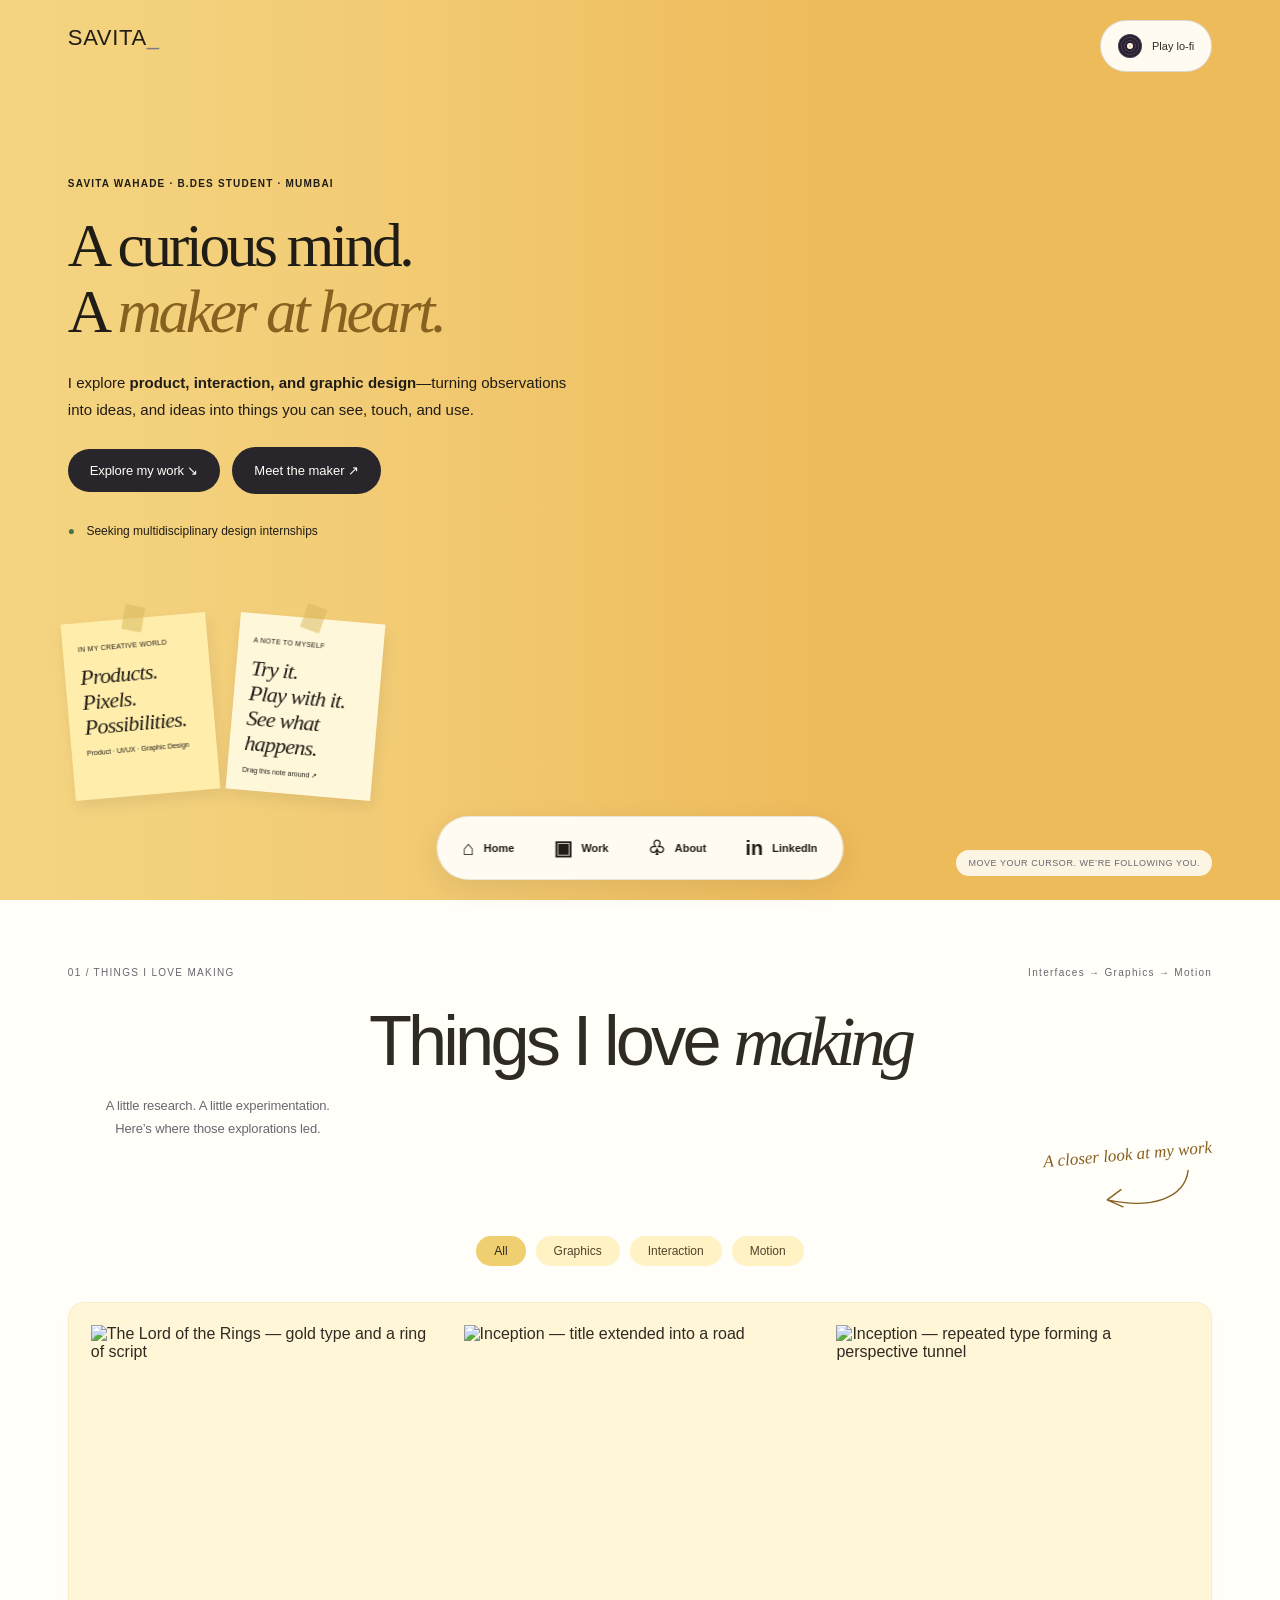
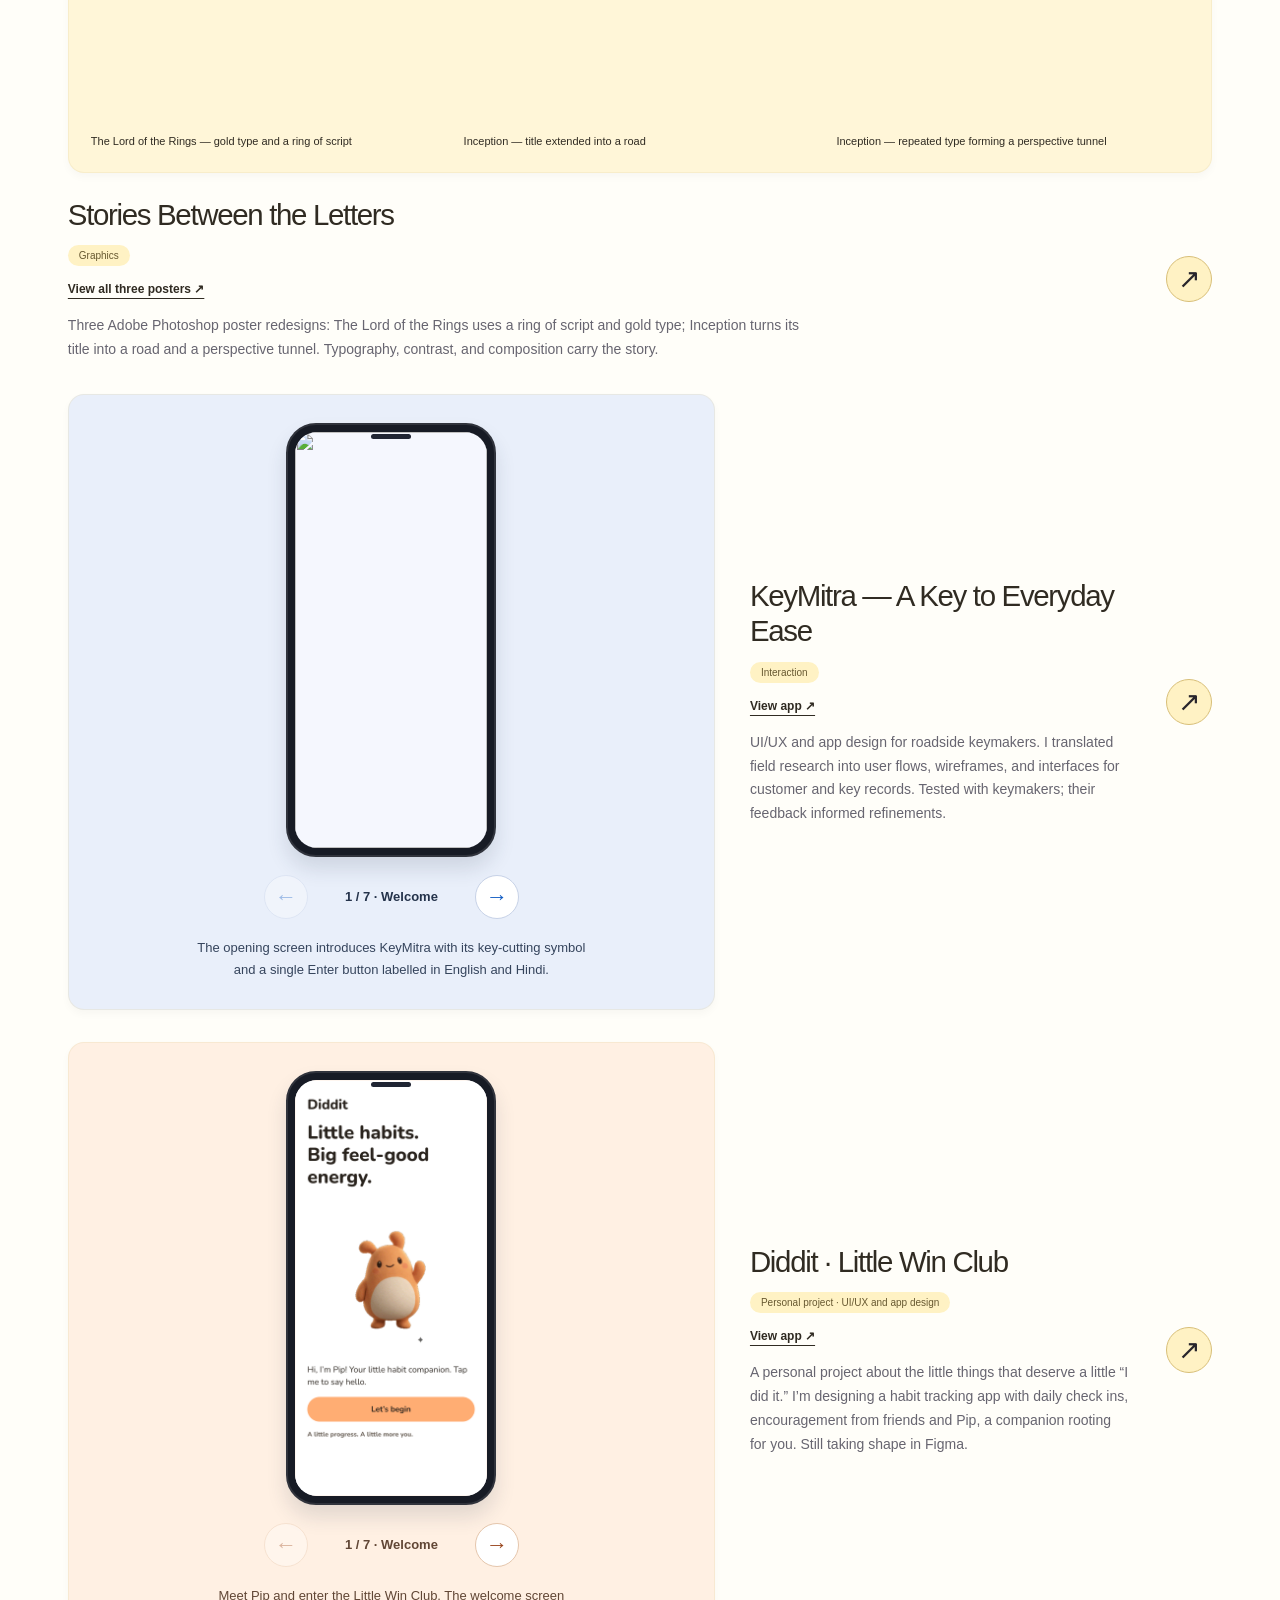
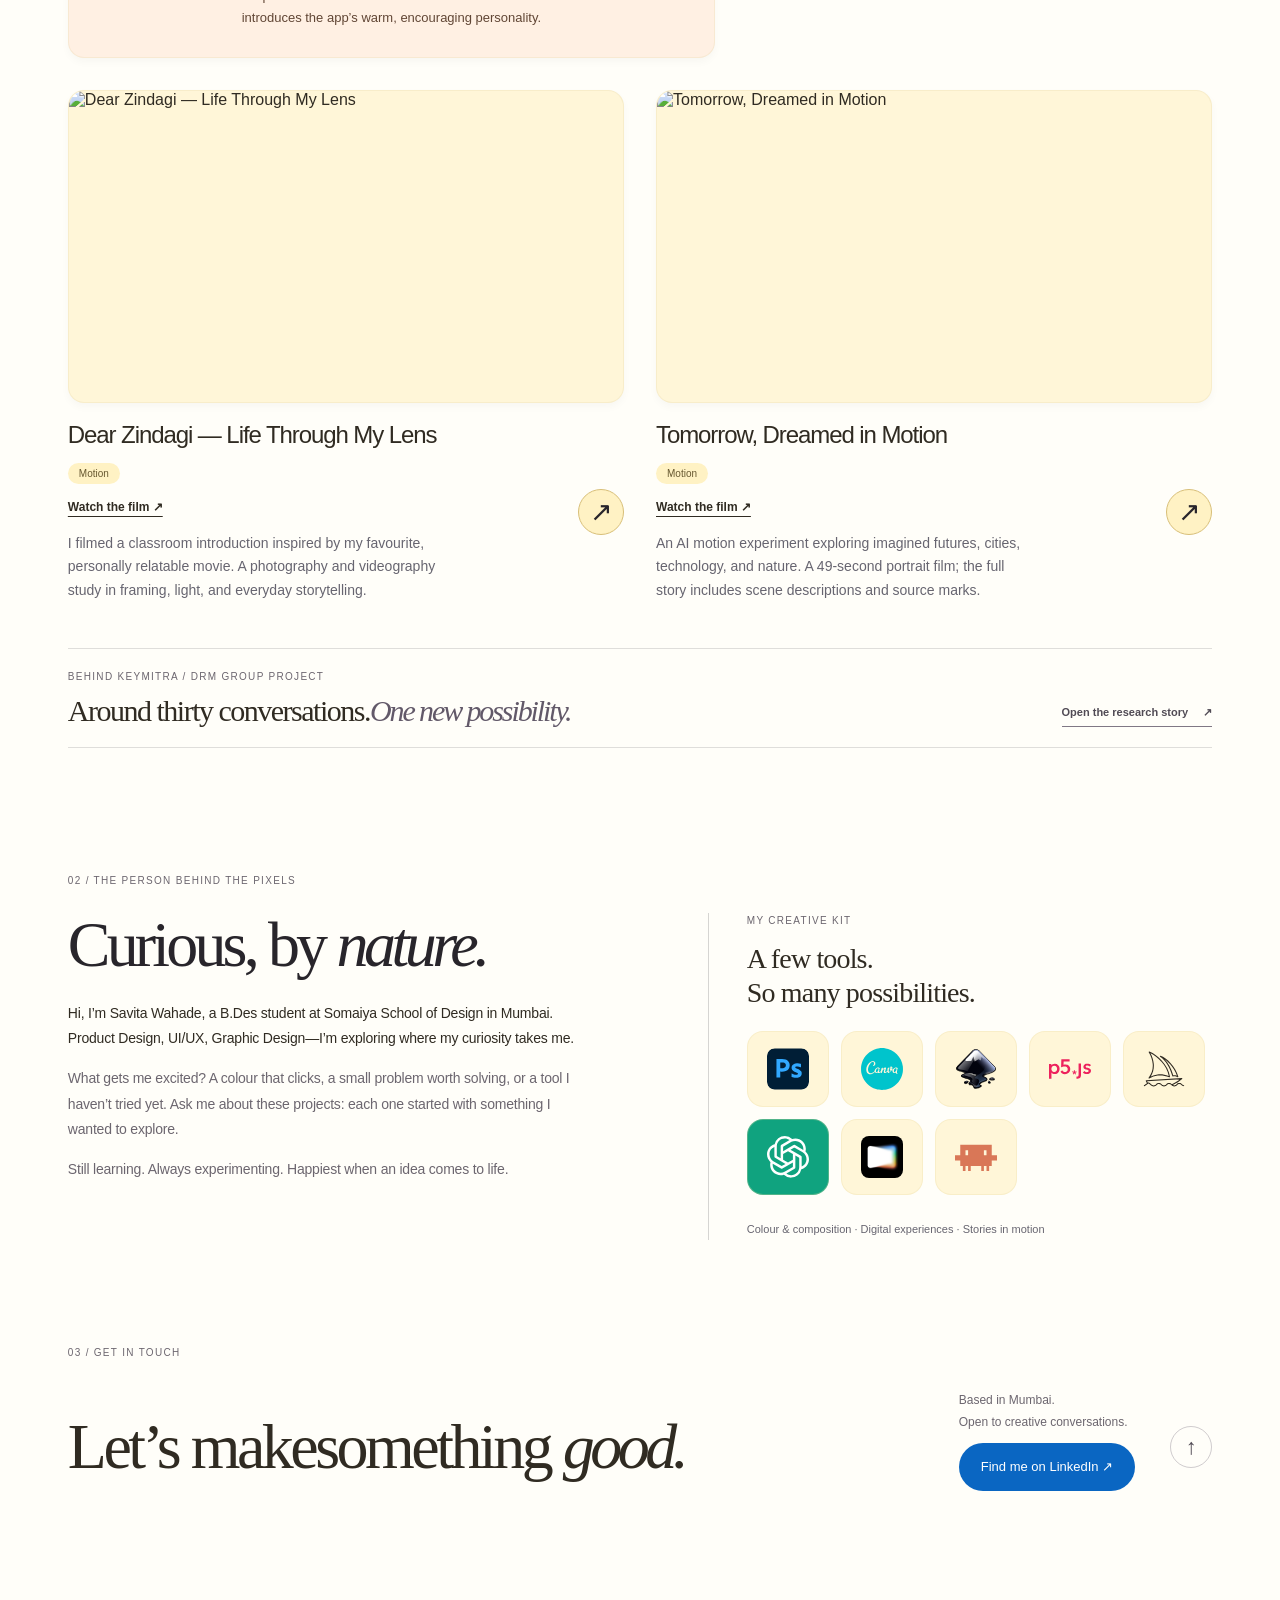
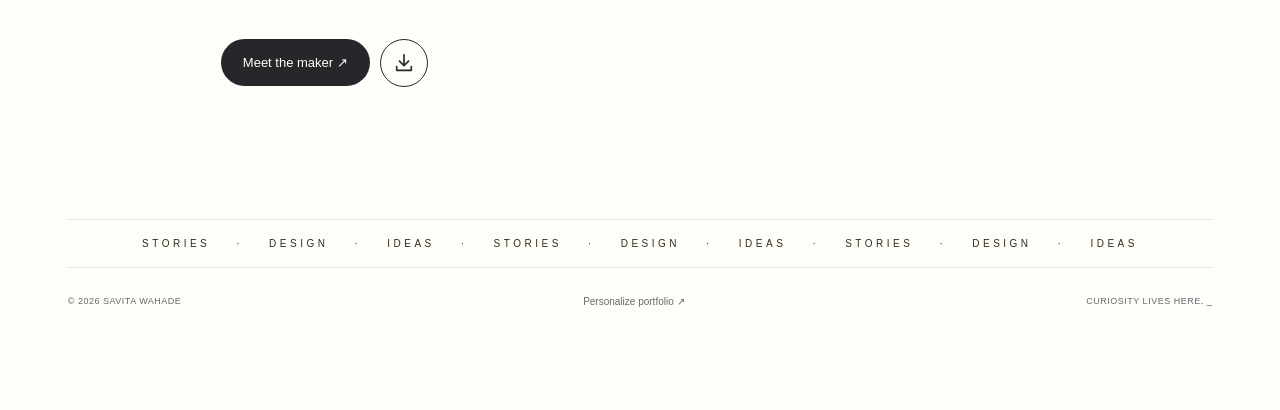
==== commit d6788a2f: "Keep Diddit in the original portfolio layout and phone gallery" ====
--- a/index.html
+++ b/index.html
@@ -5,7 +5,7 @@
   <meta name="theme-color" content="#151715"><meta name="description" content="Savita Wahade — B.Des student in Mumbai. A portfolio of products, objects, visual stories and digital experiences.">
   <title>Savita — Curious mind, future-facing design</title>
   <link rel="icon" href="data:image/svg+xml,%3Csvg xmlns='http://www.w3.org/2000/svg' viewBox='0 0 60 60'%3E%3Crect width='60' height='60' rx='12' fill='%23f8b84b'/%3E%3Ctext x='14' y='44' font-family='Arial' font-size='42' font-weight='bold'%3ES%3C/text%3E%3C/svg%3E">
-  <link rel="stylesheet" href="style.css?v=diddit-20261014">
+  <link rel="stylesheet" href="style.css?v=diddit-original-layout-20261014">
 <link rel="stylesheet" href="effects.css?v=20261010"><script src="effects.js?v=20261010" defer></script></head>
 <body>
   <a class="skip-link" href="#work">Skip to selected work</a>
@@ -23,6 +23,6 @@
   <footer id="contact" class="contact wrap"><p class="section-label">03 / GET IN TOUCH</p><div class="contact-layout"><h2>Let’s make<br>something <em>good.</em></h2><div><p>Based in Mumbai.<br>Open to creative conversations.</p><a id="linkedin" hidden target="_blank" rel="noopener noreferrer">Find me on LinkedIn ↗</a><p id="contact-pending"></p></div><a class="back-top" href="#home" aria-label="Back to top">↑</a></div><div class="resume-footer"><video class="resume-kitten" muted playsinline loop preload="metadata" poster="kitten-reference.png" aria-label="Orange kitten guiding you toward the résumé"><source src="kitten-guide.mp4" type="video/mp4"></video><div class="resume-cta-group"><button id="open-resume" type="button" aria-label="Meet the maker — view my résumé"><span>Meet the maker ↗</span></button><a class="resume-download" href="Savita-Wahade-Resume.pdf" download="Savita-Wahade-Resume.pdf" aria-label="Download résumé PDF" title="Download résumé PDF"><svg width="22" height="22" viewBox="0 0 24 24" fill="none" stroke="currentColor" stroke-width="1.8" stroke-linecap="round" stroke-linejoin="round" aria-hidden="true"><path d="M12 3v12m-5-5 5 5 5-5M4 16v4h16v-4"/></svg></a></div></div><div class="studio-ticker" aria-hidden="true">STORIES · DESIGN · IDEAS · STORIES · DESIGN · IDEAS · STORIES · DESIGN · IDEAS</div><div class="footer-bottom"><span>© <span id="year"></span> SAVITA WAHADE</span><button id="personalize">Personalize portfolio ↗</button><span>CURIOSITY LIVES HERE<span class="accent">. _</span></span></div></footer>
   <dialog id="gallery" aria-labelledby="gallery-title"><div class="gallery-top"><div><p id="gallery-category" class="section-label"></p><h2 id="gallery-title"></h2></div><button id="close-gallery" class="icon-button" aria-label="Close project">×</button></div><p id="gallery-description"></p><a id="gallery-live" class="project-live" hidden target="_blank" rel="noopener noreferrer">Explore live prototype ↗</a><a id="gallery-study" class="project-live" hidden>Read the full project story ↗</a><div id="gallery-media"></div><div class="gallery-controls"><button id="previous" class="icon-button" aria-label="Previous image">←</button><span id="gallery-counter" aria-live="polite"></span><button id="next" class="icon-button" aria-label="Next image">→</button></div></dialog>
   <dialog id="editor" aria-labelledby="editor-title"><form id="settings"><div class="gallery-top"><h2 id="editor-title">Make it yours<span>.</span></h2><button type="button" id="close-editor" class="icon-button" aria-label="Close settings">×</button></div><p>Update your LinkedIn link and project titles. Changes stay in this browser.</p><label>LinkedIn profile URL<input id="linkedin-input" type="url" placeholder="https://www.linkedin.com/in/your-profile"></label><div id="edit-projects"></div><p id="save-status" role="status"></p><div class="editor-actions"><button class="primary-button" type="submit">Save changes ↗</button></div></form></dialog>
-  <dialog id="resume-viewer" aria-labelledby="resume-title"><div class="gallery-top"><h2 id="resume-title">Résumé</h2><div class="resume-viewer-actions"><button id="close-resume" onclick="document.getElementById('resume-viewer').close()" class="icon-button" aria-label="Close résumé">×</button></div></div><div class="resume-document"><img src="resume-preview.png?v=20261008" alt="Savita Wahade’s résumé" loading="lazy"></div></dialog><script src="script.js?v=diddit-20261014"></script>
+  <dialog id="resume-viewer" aria-labelledby="resume-title"><div class="gallery-top"><h2 id="resume-title">Résumé</h2><div class="resume-viewer-actions"><button id="close-resume" onclick="document.getElementById('resume-viewer').close()" class="icon-button" aria-label="Close résumé">×</button></div></div><div class="resume-document"><img src="resume-preview.png?v=20261008" alt="Savita Wahade’s résumé" loading="lazy"></div></dialog><script src="script.js?v=diddit-original-layout-20261014"></script>
 </body>
 </html>
--- a/style.css
+++ b/style.css
@@ -388,4 +388,4 @@
 .project[data-project-id='diddit'] .phone-steps button { border-color:#e5c6ac; color:#9a471f; }
 .project[data-project-id='diddit'] .phone-steps button:hover:enabled { background:#ffad72; color:#28252b; }
 .project[data-project-id='diddit'] .phone-step-label,.project[data-project-id='diddit'] p.phone-explanation { color:#614635; }
-.project .project-story-link { display:inline-block; margin-top:18px; padding-bottom:3px; border-bottom:1px solid currentColor; font:600 13px/1.5 Manrope,Arial,sans-serif; }
+#gallery[data-project-id='diddit'] #gallery-description { white-space:pre-line; }
